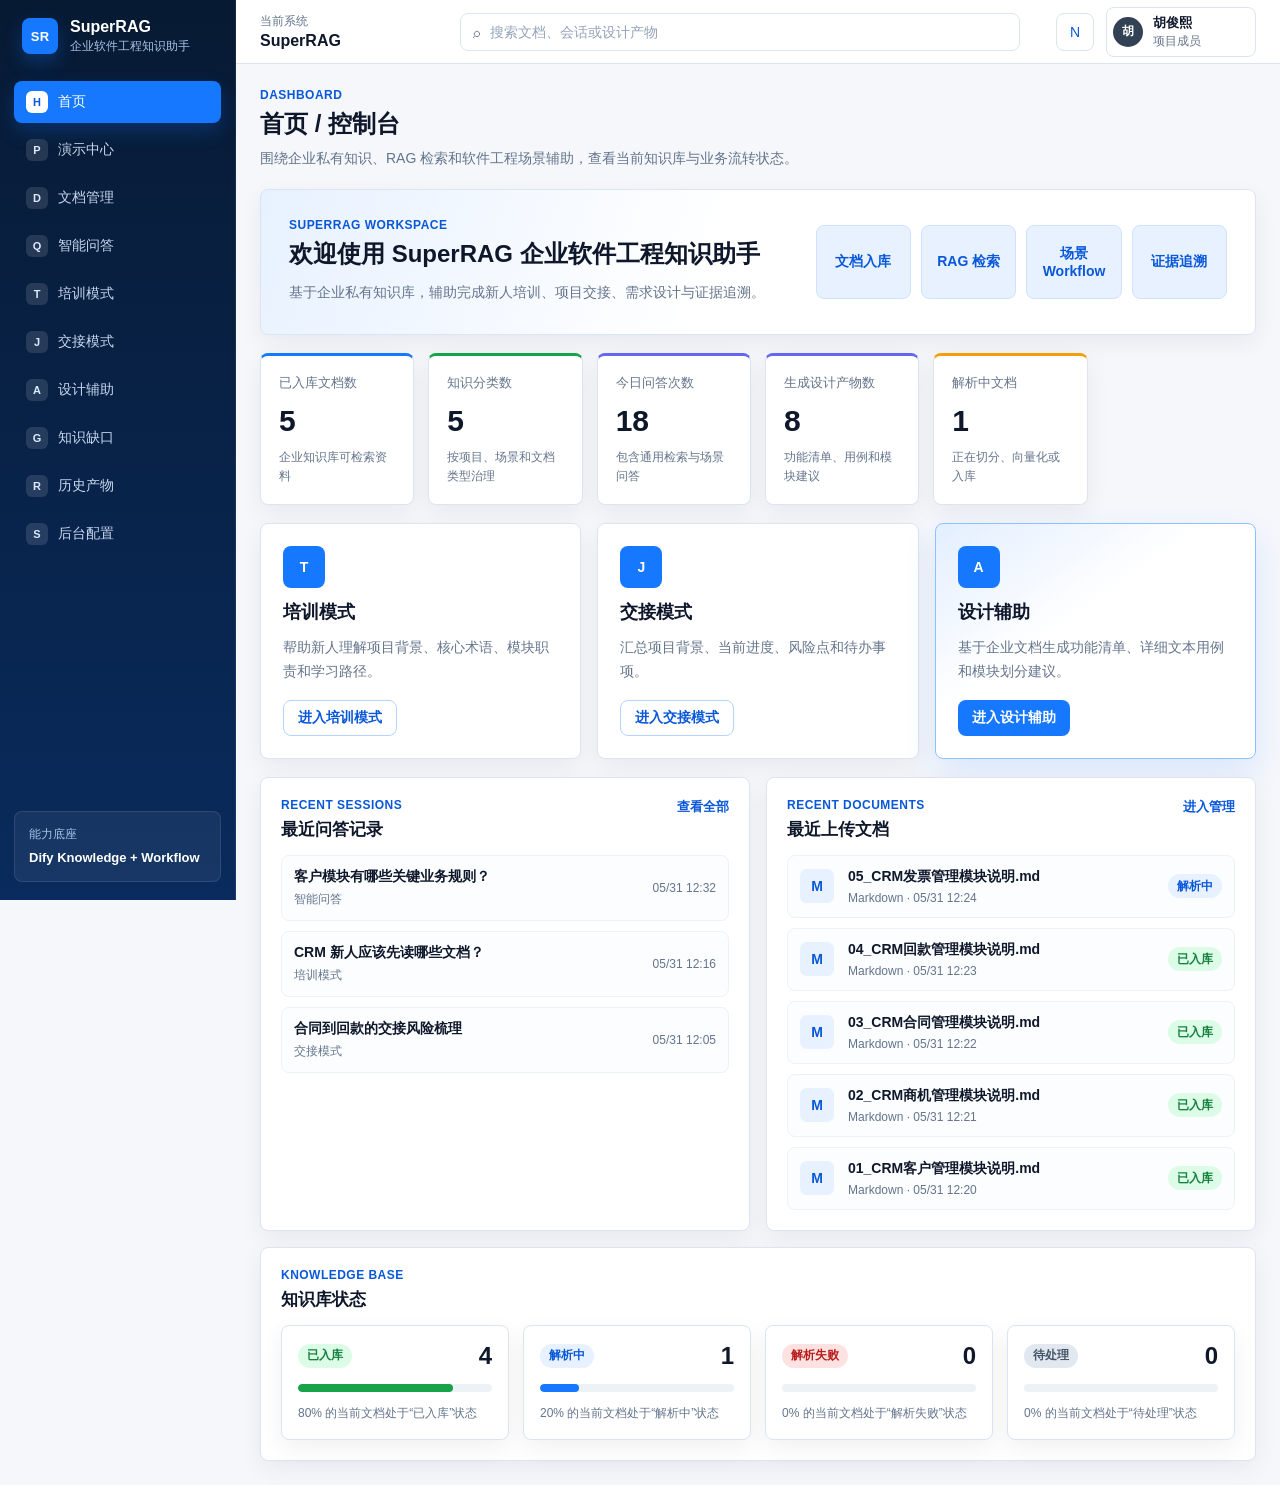
==== 第一版/index.html @ 1f49a6a9 "feat: add defense demo center" ====
<!DOCTYPE html>
<html lang="zh-CN">
<head>
  <meta charset="UTF-8">
  <meta name="viewport" content="width=device-width, initial-scale=1.0">
  <title>SuperRAG | 企业软件工程知识助手</title>
  <link rel="stylesheet" href="./styles.css">
</head>
<body>
  <section class="login-view" data-page="/login" aria-label="登录页">
    <div class="login-brand-panel">
      <div class="login-brand-mark" aria-hidden="true">SR</div>
      <p class="eyebrow">SuperRAG</p>
      <h1>SuperRAG 企业软件工程知识助手</h1>
      <p>基于企业私有知识库的培训、交接与设计辅助平台。</p>
      <div class="login-flow" aria-label="核心业务闭环">
        <span>文档上传入库</span>
        <span>知识库检索问答</span>
        <span>场景化 Workflow</span>
        <span>引用证据追溯</span>
      </div>
      <div class="login-security-note">
        <strong>安全提示</strong>
        <span>系统仅展示业务前端，Dify API Key 和模型密钥由后端统一保存。</span>
      </div>
    </div>

    <div class="login-form-panel">
      <div class="login-card">
        <div>
          <p class="eyebrow">Account Login</p>
          <h2>登录系统</h2>
          <p>进入企业私有知识治理、RAG 问答和软件工程设计辅助工作台。</p>
        </div>
        <form class="login-form" id="login-form">
          <label>
            用户名
            <input id="login-username" name="username" type="text" value="胡俊熙" autocomplete="username">
          </label>
          <label>
            密码
            <input id="login-password" name="password" type="password" value="superrag" autocomplete="current-password">
          </label>
          <div class="login-options">
            <label>
              <input type="checkbox" checked>
              记住我
            </label>
            <button type="button" class="text-link-button" id="login-forgot">忘记密码？</button>
          </div>
          <button class="primary-button login-submit" type="submit">登录</button>
        </form>
        <div class="login-demo-note">
          <strong>演示账号</strong>
          <span>当前为前端 mock 登录，点击登录后进入首页 / 控制台。</span>
        </div>
      </div>
    </div>
  </section>

  <div class="app-layout">
    <aside class="sidebar" aria-label="主导航">
      <div class="brand">
        <div class="brand-mark" aria-hidden="true">SR</div>
        <div class="brand-text">
          <strong>SuperRAG</strong>
          <span>企业软件工程知识助手</span>
        </div>
      </div>

      <nav class="nav">
        <a class="nav-link" href="#/dashboard" data-route="/dashboard">
          <span class="nav-icon" aria-hidden="true">H</span>
          <span>首页</span>
        </a>
        <a class="nav-link" href="#/demo-center" data-route="/demo-center">
          <span class="nav-icon" aria-hidden="true">P</span>
          <span>演示中心</span>
        </a>
        <a class="nav-link" href="#/documents" data-route="/documents">
          <span class="nav-icon" aria-hidden="true">D</span>
          <span>文档管理</span>
        </a>
        <a class="nav-link" href="#/chat" data-route="/chat">
          <span class="nav-icon" aria-hidden="true">Q</span>
          <span>智能问答</span>
        </a>
        <a class="nav-link" href="#/training" data-route="/training">
          <span class="nav-icon" aria-hidden="true">T</span>
          <span>培训模式</span>
        </a>
        <a class="nav-link" href="#/handover" data-route="/handover">
          <span class="nav-icon" aria-hidden="true">J</span>
          <span>交接模式</span>
        </a>
        <a class="nav-link" href="#/design-assistant" data-route="/design-assistant">
          <span class="nav-icon" aria-hidden="true">A</span>
          <span>设计辅助</span>
        </a>
        <a class="nav-link" href="#/knowledge-gaps" data-route="/knowledge-gaps">
          <span class="nav-icon" aria-hidden="true">G</span>
          <span>知识缺口</span>
        </a>
        <a class="nav-link" href="#/history" data-route="/history">
          <span class="nav-icon" aria-hidden="true">R</span>
          <span>历史产物</span>
        </a>
        <a class="nav-link" href="#/settings" data-route="/settings">
          <span class="nav-icon" aria-hidden="true">S</span>
          <span>后台配置</span>
        </a>
      </nav>

      <div class="sidebar-footer">
        <p>能力底座</p>
        <strong>Dify Knowledge + Workflow</strong>
      </div>
    </aside>

    <div class="workspace">
      <header class="topbar">
        <div class="topbar-title">
          <span>当前系统</span>
          <strong>SuperRAG</strong>
        </div>

        <label class="global-search" aria-label="全局搜索">
          <span aria-hidden="true">⌕</span>
          <input type="search" placeholder="搜索文档、会话或设计产物">
        </label>

        <div class="topbar-actions">
          <button class="icon-button" type="button" aria-label="通知">
            <span aria-hidden="true">N</span>
          </button>
          <div class="user-chip" aria-label="当前用户">
            <span class="avatar" aria-hidden="true">胡</span>
            <div>
              <strong>胡俊熙</strong>
              <span>项目成员</span>
            </div>
          </div>
        </div>
      </header>

      <main class="main-content" id="main-content" tabindex="-1">
        <section class="page-panel" data-page="/dashboard">
          <div class="page-header">
            <p class="eyebrow">Dashboard</p>
            <h1>首页 / 控制台</h1>
            <p>围绕企业私有知识、RAG 检索和软件工程场景辅助，查看当前知识库与业务流转状态。</p>
          </div>

          <div class="dashboard-page">
            <section class="welcome-card">
              <div>
                <p class="eyebrow">SuperRAG Workspace</p>
                <h2>欢迎使用 SuperRAG 企业软件工程知识助手</h2>
                <p>基于企业私有知识库，辅助完成新人培训、项目交接、需求设计与证据追溯。</p>
              </div>
              <div class="workflow-line" aria-label="核心业务闭环">
                <span>文档入库</span>
                <span>RAG 检索</span>
                <span>场景 Workflow</span>
                <span>证据追溯</span>
              </div>
            </section>

            <section class="stats-grid" id="dashboard-stats" aria-label="数据概览">
              <article class="skeleton-card"></article>
              <article class="skeleton-card"></article>
              <article class="skeleton-card"></article>
              <article class="skeleton-card"></article>
            </section>

            <section class="mode-grid" aria-label="核心模式入口">
              <article class="mode-card">
                <div class="mode-icon" aria-hidden="true">T</div>
                <h3>培训模式</h3>
                <p>帮助新人理解项目背景、核心术语、模块职责和学习路径。</p>
                <a class="secondary-button" href="#/training">进入培训模式</a>
              </article>
              <article class="mode-card">
                <div class="mode-icon" aria-hidden="true">J</div>
                <h3>交接模式</h3>
                <p>汇总项目背景、当前进度、风险点和待办事项。</p>
                <a class="secondary-button" href="#/handover">进入交接模式</a>
              </article>
              <article class="mode-card mode-card-featured">
                <div class="mode-icon" aria-hidden="true">A</div>
                <h3>设计辅助</h3>
                <p>基于企业文档生成功能清单、详细文本用例和模块划分建议。</p>
                <a class="primary-button" href="#/design-assistant">进入设计辅助</a>
              </article>
            </section>

            <section class="dashboard-grid">
              <article class="dashboard-card">
                <div class="card-title-row">
                  <div>
                    <p class="eyebrow">Recent Sessions</p>
                    <h2>最近问答记录</h2>
                  </div>
                  <a class="text-link" href="#/history">查看全部</a>
                </div>
                <div class="record-list" id="recent-sessions"></div>
              </article>

              <article class="dashboard-card">
                <div class="card-title-row">
                  <div>
                    <p class="eyebrow">Recent Documents</p>
                    <h2>最近上传文档</h2>
                  </div>
                  <a class="text-link" href="#/documents">进入管理</a>
                </div>
                <div class="document-list" id="recent-documents"></div>
              </article>

              <article class="dashboard-card dashboard-card-wide">
                <div class="card-title-row">
                  <div>
                    <p class="eyebrow">Knowledge Base</p>
                    <h2>知识库状态</h2>
                  </div>
                </div>
                <div class="knowledge-status-grid" id="knowledge-status"></div>
              </article>
            </section>
          </div>
        </section>

        <section class="page-panel" data-page="/demo-center">
          <div class="page-header">
            <p class="eyebrow">Demo Center</p>
            <h1>答辩演示中心</h1>
            <p>用一页讲清 SuperRAG 的完整闭环：文档入库、RAG 检索、结构化生成、证据追踪、知识缺口和历史产物复核。</p>
          </div>

          <div class="demo-center-page">
            <section class="demo-hero dashboard-card">
              <div>
                <p class="eyebrow">Defense Walkthrough</p>
                <h2 id="demo-center-title">SuperRAG 答辩演示中心</h2>
                <p id="demo-center-subtitle">正在读取演示准备状态...</p>
              </div>
              <div class="demo-readiness-ring" aria-label="演示准备度">
                <strong id="demo-ready-score">0/0</strong>
                <span>准备度</span>
              </div>
            </section>

            <section class="demo-summary-grid" id="demo-summary">
              <article class="skeleton-card"></article>
              <article class="skeleton-card"></article>
              <article class="skeleton-card"></article>
              <article class="skeleton-card"></article>
            </section>

            <section class="dashboard-card">
              <div class="card-title-row">
                <div>
                  <p class="eyebrow">Closed Loop</p>
                  <h2>答辩演示路线</h2>
                </div>
                <a class="text-link" href="#/documents">从文档入库开始</a>
              </div>
              <div class="demo-flow-timeline" id="demo-flow"></div>
            </section>

            <section class="demo-two-column">
              <article class="dashboard-card">
                <div class="card-title-row">
                  <div>
                    <p class="eyebrow">Demo Documents</p>
                    <h2>CRM 演示文档覆盖</h2>
                  </div>
                  <a class="text-link" href="#/documents">查看文档治理</a>
                </div>
                <div class="demo-doc-coverage" id="demo-doc-coverage"></div>
              </article>

              <article class="dashboard-card">
                <div class="card-title-row">
                  <div>
                    <p class="eyebrow">Readiness</p>
                    <h2>演示准备检查</h2>
                  </div>
                </div>
                <div class="demo-check-list" id="demo-readiness"></div>
              </article>
            </section>

            <section class="demo-two-column">
              <article class="dashboard-card">
                <div class="card-title-row">
                  <div>
                    <p class="eyebrow">Recommended Questions</p>
                    <h2>推荐演示问题</h2>
                  </div>
                </div>
                <div class="demo-question-list" id="demo-questions"></div>
              </article>

              <article class="dashboard-card">
                <div class="card-title-row">
                  <div>
                    <p class="eyebrow">Presenter Notes</p>
                    <h2>答辩讲解要点</h2>
                  </div>
                </div>
                <div class="demo-talking-points" id="demo-talking-points"></div>
              </article>
            </section>

            <section class="demo-two-column">
              <article class="dashboard-card">
                <div class="card-title-row">
                  <div>
                    <p class="eyebrow">Artifacts</p>
                    <h2>历史产物沉淀</h2>
                  </div>
                  <a class="text-link" href="#/history">进入历史产物</a>
                </div>
                <div id="demo-artifact-summary"></div>
              </article>

              <article class="dashboard-card">
                <div class="card-title-row">
                  <div>
                    <p class="eyebrow">Knowledge Gaps</p>
                    <h2>知识缺口提示</h2>
                  </div>
                  <a class="text-link" href="#/knowledge-gaps">查看缺口详情</a>
                </div>
                <div id="demo-gaps"></div>
              </article>
            </section>
          </div>
        </section>

        <section class="page-panel" data-page="/documents">
          <div class="page-header">
            <p class="eyebrow">Documents</p>
            <h1>文档知识治理中心</h1>
            <p>管理软件工程文档的入库、切片、检索适配和证据引用状态，让 RAG 过程在页面上可解释。</p>
          </div>

          <div class="document-page">
            <section class="document-toolbar dashboard-card">
              <div class="toolbar-actions">
                <button class="primary-button" type="button" id="open-upload-dialog">上传文档</button>
                <button class="secondary-button" type="button" data-doc-placeholder-action="新建分类">新建分类</button>
                <button class="secondary-button" type="button" data-doc-placeholder-action="批量标签">批量标签</button>
              </div>
              <label class="document-search">
                <span aria-hidden="true">⌕</span>
                <input id="document-search" type="search" placeholder="搜索文档名称、标签、内容">
              </label>
            </section>

            <section class="document-filters dashboard-card" aria-label="文档筛选">
              <label>
                文档类型
                <select id="filter-type">
                  <option value="">全部</option>
                </select>
              </label>
              <label>
                所属项目
                <select id="filter-project">
                  <option value="">全部</option>
                </select>
              </label>
              <label>
                上传者
                <select id="filter-uploader">
                  <option value="">全部</option>
                </select>
              </label>
              <label>
                入库状态
                <select id="filter-status">
                  <option value="">全部</option>
                  <option value="indexed">已入库</option>
                  <option value="indexing">解析中</option>
                  <option value="failed">解析失败</option>
                  <option value="pending">待处理</option>
                </select>
              </label>
              <label>
                可见范围
                <select id="filter-visibility">
                  <option value="">全部</option>
                </select>
              </label>
            </section>

            <section class="rag-flow-card dashboard-card" aria-label="RAG 流程可视化">
              <div class="card-title-row">
                <div>
                  <p class="eyebrow">RAG Pipeline</p>
                  <h2>文档如何转化为可引用证据</h2>
                </div>
                <span class="table-count">答辩演示链路</span>
              </div>
              <div class="rag-flow-steps">
                <span>文档上传</span>
                <span>文本清洗</span>
                <span>文档切块</span>
                <span>向量索引 / 词法索引</span>
                <span>场景检索</span>
                <span>结构化生成</span>
                <span>引用追踪</span>
              </div>
            </section>

            <section class="document-table-card dashboard-card">
              <div class="card-title-row">
                <div>
                  <p class="eyebrow">Knowledge Governance</p>
                  <h2>企业知识文档</h2>
                </div>
                <span class="table-count" id="document-result-count">0 条文档</span>
              </div>
              <div class="table-wrap">
                <table class="document-table">
                  <thead>
                    <tr>
                      <th>文档名称</th>
                      <th>文档类型</th>
                      <th>适用场景</th>
                      <th>RAG 入库</th>
                      <th>质量状态</th>
                      <th>所属项目</th>
                      <th>入库状态</th>
                      <th>引用记录</th>
                      <th>操作</th>
                    </tr>
                  </thead>
                  <tbody id="document-table-body">
                    <tr>
                      <td colspan="9">文档数据加载中...</td>
                    </tr>
                  </tbody>
                </table>
              </div>
            </section>
          </div>

          <div class="modal-backdrop" id="upload-dialog" hidden>
            <section class="modal-panel" role="dialog" aria-modal="true" aria-labelledby="upload-dialog-title">
              <div class="modal-head">
                <div>
                  <p class="eyebrow">Upload</p>
                  <h2 id="upload-dialog-title">上传文档</h2>
                </div>
                <button class="ghost-icon-button" type="button" data-close-upload aria-label="关闭上传弹窗">×</button>
              </div>
              <form class="upload-form" id="upload-form">
                <label>
                  选择文件
                  <input name="file" type="file" accept=".txt,.md,.markdown,.csv,.json,.html,.htm,.docx,.pptx">
                </label>
                <label>
                  文档类型
                  <select name="type">
                    <option value="Markdown">Markdown</option>
                    <option value="TXT">TXT</option>
                    <option value="CSV">CSV</option>
                    <option value="JSON">JSON</option>
                    <option value="HTML">HTML</option>
                    <option value="Word">Word</option>
                    <option value="PPT">PPT</option>
                  </select>
                </label>
                <label>
                  所属项目
                  <input name="project" type="text" value="企业知识库">
                </label>
                <label>
                  标签
                  <input name="tags" type="text" placeholder="多个标签用逗号分隔，例如：培训, 入职">
                </label>
                <label>
                  可见范围
                  <select name="visibilityScope">
                    <option value="项目成员">项目成员</option>
                    <option value="团队内部">团队内部</option>
                    <option value="管理员">管理员</option>
                  </select>
                </label>
                <div class="modal-actions">
                  <button class="secondary-button" type="button" data-close-upload>取消</button>
                  <button class="primary-button" type="submit">确认上传</button>
                </div>
              </form>
            </section>
          </div>

          <aside class="detail-drawer" id="document-detail-drawer" hidden aria-label="文档详情">
            <div class="drawer-head">
              <div>
                <p class="eyebrow">Document Detail</p>
                <h2 id="drawer-document-title">文档详情</h2>
              </div>
              <button class="ghost-icon-button" type="button" id="close-document-drawer" aria-label="关闭详情抽屉">×</button>
            </div>
            <div id="document-detail-content" class="drawer-content"></div>
          </aside>
        </section>

        <section class="page-panel" data-page="/chat">
          <div class="page-header">
            <p class="eyebrow">Knowledge QA</p>
            <h1>智能问答</h1>
            <p>围绕企业知识库进行通用检索问答，每个回答都绑定引用证据与证据充分度。</p>
          </div>

          <div class="chat-workbench">
            <aside class="chat-sidebar dashboard-card" aria-label="会话列表">
              <button class="primary-button chat-new-button" type="button" id="chat-new-session">新建会话</button>
              <label class="chat-search">
                <span aria-hidden="true">⌕</span>
                <input id="chat-session-search" type="search" placeholder="搜索会话">
              </label>
              <div class="chat-session-list" id="chat-session-list"></div>
            </aside>

            <section class="chat-main dashboard-card" aria-label="智能问答主区域">
              <div class="chat-config-bar">
                <label>
                  选择知识库
                  <select id="chat-knowledge-select"></select>
                </label>
                <label>
                  选择项目
                  <select id="chat-project-select"></select>
                </label>
                <label>
                  回答模式
                  <select id="chat-answer-mode">
                    <option value="concise">简洁回答</option>
                    <option value="detailed">详细回答</option>
                    <option value="evidence" selected>带依据回答</option>
                  </select>
                </label>
              </div>

              <div class="chat-conversation" id="chat-conversation" aria-live="polite"></div>

              <form class="chat-input-area" id="chat-form">
                <div class="quick-question-row" aria-label="常用问题">
                  <button type="button" data-chat-question="这个项目主要解决什么问题？">这个项目主要解决什么问题？</button>
                  <button type="button" data-chat-question="新人应该先看哪些文档？">新人应该先看哪些文档？</button>
                  <button type="button" data-chat-question="当前系统有哪些核心模块？">当前系统有哪些核心模块？</button>
                  <button type="button" data-chat-question="请总结文档入库流程">请总结文档入库流程</button>
                </div>
                <div class="chat-input-row">
                  <textarea id="chat-input" rows="2" placeholder="请输入你想查询的企业知识或项目问题"></textarea>
                  <button class="primary-button" type="submit" id="chat-send">发送</button>
                </div>
              </form>
            </section>

            <aside class="citation-panel dashboard-card" aria-label="引用证据">
              <div class="citation-panel-head">
                <div>
                  <p class="eyebrow">Evidence</p>
                  <h2>引用证据</h2>
                </div>
                <span class="evidence-level level-medium" id="chat-evidence-level">部分充分</span>
              </div>
              <div class="evidence-warning" id="chat-evidence-warning" hidden>
                当前知识库中证据不足，建议补充相关文档后再生成正式结论。
              </div>
              <div class="citation-list-panel" id="chat-citation-list"></div>
            </aside>
          </div>
        </section>

        <section class="page-panel" data-page="/training">
          <div class="page-header">
            <p class="eyebrow">Training</p>
            <h1>培训模式</h1>
            <p>基于企业私有知识库，为新人生成术语解释、背景梳理、学习路径和推荐资料。</p>
          </div>

          <div class="scenario-page training-page">
            <section class="scenario-hero dashboard-card">
              <div>
                <p class="eyebrow">Onboarding Guide</p>
                <h2>培训模式</h2>
                <p>把分散的需求、接口、交接和培训资料整理成新人能直接学习的结构化说明。</p>
              </div>
              <div class="scenario-hero-metrics" aria-label="培训产出结构">
                <span>背景</span>
                <span>术语</span>
                <span>路径</span>
                <span>资料</span>
              </div>
            </section>

            <section class="scenario-grid">
              <aside class="scenario-input-card dashboard-card">
                <label>
                  我想了解的内容
                  <textarea id="training-query" rows="5" placeholder="例如：请给我一周学习路径，帮助新人快速理解 SuperRAG 项目"></textarea>
                </label>
                <label>
                  培训主题
                  <select id="training-topic"></select>
                </label>
                <label>
                  关联项目
                  <select id="training-project"></select>
                </label>
                <button class="primary-button" type="button" id="training-generate">生成培训说明</button>
              </aside>

              <section class="scenario-output dashboard-card">
                <div class="card-title-row">
                  <div>
                    <p class="eyebrow">Training Output</p>
                    <h2>结构化培训结果</h2>
                  </div>
                </div>
                <div class="training-result" id="training-result"></div>
              </section>
            </section>

            <section class="quick-panel dashboard-card">
              <div class="card-title-row">
                <div>
                  <p class="eyebrow">Quick Questions</p>
                  <h2>快捷问题</h2>
                </div>
              </div>
              <div class="quick-question-row">
                <button type="button" data-training-question="这个项目主要解决什么问题？">这个项目主要解决什么问题？</button>
                <button type="button" data-training-question="新人应该先看哪些文档？">新人应该先看哪些文档？</button>
                <button type="button" data-training-question="请解释系统中的核心模块">请解释系统中的核心模块</button>
                <button type="button" data-training-question="请给我一周学习路径">请给我一周学习路径</button>
                <button type="button" data-training-question="请总结开发流程和注意事项">请总结开发流程和注意事项</button>
              </div>
            </section>
          </div>
        </section>

        <section class="page-panel" data-page="/handover">
          <div class="page-header">
            <p class="eyebrow">Handover</p>
            <h1>交接模式</h1>
            <p>从企业文档和历史产物中汇总项目背景、当前进度、风险点和待办事项。</p>
          </div>

          <div class="scenario-page handover-page">
            <section class="scenario-hero dashboard-card">
              <div>
                <p class="eyebrow">Project Transfer</p>
                <h2>交接模式</h2>
                <p>围绕任务交接收敛背景、进度、风险、待办、责任角色和依赖文档。</p>
              </div>
              <div class="scenario-hero-metrics" aria-label="交接闭环">
                <span>背景</span>
                <span>进度</span>
                <span>风险</span>
                <span>待办</span>
              </div>
            </section>

            <section class="scenario-grid">
              <aside class="scenario-input-card dashboard-card">
                <label>
                  交接问题
                  <textarea id="handover-query" rows="5" placeholder="例如：请生成接手者待办清单，并指出当前最大风险"></textarea>
                </label>
                <label>
                  所属项目
                  <select id="handover-project"></select>
                </label>
                <label>
                  交接范围
                  <select id="handover-scope"></select>
                </label>
                <button class="primary-button" type="button" id="handover-generate">生成交接摘要</button>
              </aside>

              <section class="scenario-output dashboard-card">
                <div class="card-title-row">
                  <div>
                    <p class="eyebrow">Handover Output</p>
                    <h2>结构化交接结果</h2>
                  </div>
                  <div class="design-action-bar">
                    <button type="button" data-handover-action="copy">复制交接清单</button>
                    <button type="button" data-handover-action="export">导出 Markdown</button>
                  </div>
                </div>
                <div class="handover-result" id="handover-result"></div>
              </section>
            </section>

            <section class="quick-panel dashboard-card">
              <div class="card-title-row">
                <div>
                  <p class="eyebrow">Quick Questions</p>
                  <h2>快捷问题</h2>
                </div>
              </div>
              <div class="quick-question-row">
                <button type="button" data-handover-question="请总结当前项目进度">请总结当前项目进度</button>
                <button type="button" data-handover-question="这个模块还有哪些未完成事项？">这个模块还有哪些未完成事项？</button>
                <button type="button" data-handover-question="当前交接中最大的风险是什么？">当前交接中最大的风险是什么？</button>
                <button type="button" data-handover-question="请生成接手者待办清单">请生成接手者待办清单</button>
                <button type="button" data-handover-question="哪些文档需要优先阅读？">哪些文档需要优先阅读？</button>
              </div>
            </section>
          </div>
        </section>

        <section class="page-panel" data-page="/design-assistant">
          <div class="page-header">
            <p class="eyebrow">Design Assistant</p>
            <h1>设计辅助</h1>
            <p>基于企业私有文档生成软件工程设计产物初稿，并通过引用证据支持人工复核。</p>
          </div>

          <div class="design-page">
            <section class="scenario-hero design-hero dashboard-card">
              <div>
                <p class="eyebrow">Engineering Design Output</p>
                <h2>从企业文档知识到结构化设计产物</h2>
                <p>围绕需求、接口、用例模板和交接规范生成可复核的设计初稿，保留引用证据、质量检查和人工评审提示。</p>
              </div>
              <div class="scenario-hero-metrics" aria-label="设计辅助产出结构">
                <span>功能</span>
                <span>用例</span>
                <span>模块</span>
                <span>风险</span>
              </div>
            </section>

            <section class="design-workbench">
              <aside class="design-input-card dashboard-card">
                <label>
                  设计目标
                  <textarea id="design-goal" rows="6" placeholder="例如：基于现有需求文档，为新人培训模块生成详细文本用例"></textarea>
                </label>
                <label>
                  产物类型
                  <select id="design-output-type"></select>
                </label>
                <label>
                  关联项目
                  <select id="design-project"></select>
                </label>
                <label>
                  输出粒度
                  <select id="design-granularity"></select>
                </label>
                <button class="primary-button design-generate-button" type="button" id="design-generate">生成设计初稿</button>
              </aside>

              <section class="design-output-card dashboard-card">
                <div class="card-title-row">
                  <div>
                    <p class="eyebrow">Structured Design</p>
                    <h2>结构化设计产物</h2>
                  </div>
                  <div class="design-action-bar">
                    <button type="button" data-design-action="copy">复制结果</button>
                    <button type="button" data-design-action="export">导出 Markdown</button>
                    <button type="button" data-design-action="save">保存到历史产物</button>
                    <button type="button" data-design-action="regenerate">重新生成</button>
                  </div>
                </div>

                <div class="design-tabs" role="tablist" aria-label="设计产物类型">
                  <button type="button" role="tab" data-design-tab="business" aria-selected="false">业务分析</button>
                  <button class="active" type="button" role="tab" data-design-tab="functions" aria-selected="true">功能清单</button>
                  <button type="button" role="tab" data-design-tab="useCases" aria-selected="false">详细文本用例</button>
                  <button type="button" role="tab" data-design-tab="modules" aria-selected="false">模块划分建议</button>
                  <button type="button" role="tab" data-design-tab="dataPermission" aria-selected="false">数据与权限</button>
                  <button type="button" role="tab" data-design-tab="traceability" aria-selected="false">需求追踪</button>
                  <button type="button" role="tab" data-design-tab="diagram" aria-selected="false">图示输出</button>
                  <button type="button" role="tab" data-design-tab="risks" aria-selected="false">风险与待确认问题</button>
                  <button type="button" role="tab" data-design-tab="actions" aria-selected="false">后续动作建议</button>
                </div>

                <div class="design-result" id="design-result"></div>
              </section>

              <aside class="design-quality-panel dashboard-card" aria-label="引用证据与质量检查">
                <div class="citation-panel-head">
                  <div>
                    <p class="eyebrow">Evidence</p>
                    <h2>引用证据与质量检查</h2>
                  </div>
                  <span class="evidence-level level-medium" id="design-evidence-level">等待生成</span>
                </div>
                <div class="evidence-warning" id="design-evidence-warning" hidden>
                  当前知识库中证据不足，以下设计内容仅可作为初步参考，请补充需求文档或接口文档后再进入正式评审。
                </div>

                <section class="quality-panel-block">
                  <h3>质量检查</h3>
                  <div id="design-quality-checks"></div>
                </section>

                <section class="quality-panel-block">
                  <h3>引用文档</h3>
                  <div class="citation-list-panel" id="design-citation-list"></div>
                </section>
              </aside>
            </section>
          </div>
        </section>

        <section class="page-panel" data-page="/knowledge-gaps">
          <div class="page-header">
            <p class="eyebrow">Knowledge Gaps</p>
            <h1>知识缺口与证据</h1>
            <p>从历史产物中的待确认问题、信息缺口、低证据项和需复核风险中聚合知识库缺口。</p>
          </div>

          <div class="knowledge-gap-page">
            <section class="gap-summary-grid" id="knowledge-gap-summary">
              <div class="empty-inline">正在加载知识缺口统计...</div>
            </section>

            <section class="dashboard-card gap-table-card">
              <div class="card-title-row">
                <div>
                  <p class="eyebrow">Gap Registry</p>
                  <h2>缺口登记表</h2>
                </div>
                <span class="table-count" id="knowledge-gap-count">0 类缺口</span>
              </div>
              <div class="table-wrap">
                <table class="scenario-table gap-table">
                  <thead>
                    <tr>
                      <th>缺口类型</th>
                      <th>来源场景</th>
                      <th>影响范围</th>
                      <th>关联文档</th>
                      <th>出现次数</th>
                      <th>严重程度</th>
                      <th>建议补充</th>
                    </tr>
                  </thead>
                  <tbody id="knowledge-gap-table-body">
                    <tr>
                      <td colspan="7">正在加载知识缺口...</td>
                    </tr>
                  </tbody>
                </table>
              </div>
            </section>

            <section class="dashboard-card">
              <div class="card-title-row">
                <div>
                  <p class="eyebrow">Gap Examples</p>
                  <h2>缺口来源示例</h2>
                </div>
              </div>
              <div class="gap-example-list" id="knowledge-gap-examples">
                <div class="empty-inline">暂无缺口示例。</div>
              </div>
            </section>
          </div>
        </section>

        <section class="page-panel" data-page="/history">
          <div class="page-header">
            <p class="eyebrow">Artifacts</p>
            <h1>历史产物</h1>
            <p>管理可复用的问答结论、培训计划、交接清单和设计产物，并支持人工复核、证据追踪与版本沉淀。</p>
          </div>

          <div class="history-page">
            <section class="history-filters dashboard-card" aria-label="历史产物筛选">
              <label>
                开始时间
                <input id="history-date-from" type="date">
              </label>
              <label>
                结束时间
                <input id="history-date-to" type="date">
              </label>
              <label>
                场景模式
                <select id="history-scene">
                  <option value="">全部</option>
                </select>
              </label>
              <label>
                所属项目
                <select id="history-project">
                  <option value="">全部</option>
                </select>
              </label>
              <label>
                创建用户
                <select id="history-creator">
                  <option value="">全部</option>
                </select>
              </label>
              <label class="history-search">
                搜索
                <input id="history-search" type="search" placeholder="搜索标题、问题或摘要">
              </label>
            </section>

            <section class="dashboard-card history-list-card">
              <div class="card-title-row">
                <div>
                  <p class="eyebrow">Reusable Outputs</p>
                  <h2>历史产物列表</h2>
                </div>
                <span class="table-count" id="history-result-count">0 条产物</span>
              </div>
              <div class="history-list" id="history-list"></div>
            </section>
          </div>

          <aside class="detail-drawer history-drawer" id="history-detail-drawer" hidden aria-label="历史产物详情">
            <div class="drawer-head">
              <div>
                <p class="eyebrow">Artifact Detail</p>
                <h2 id="history-detail-title">产物详情</h2>
              </div>
              <button class="ghost-icon-button" type="button" id="close-history-drawer" aria-label="关闭产物详情">×</button>
            </div>
            <div id="history-detail-content" class="drawer-content"></div>
          </aside>
        </section>

        <section class="page-panel" data-page="/settings">
          <div class="page-header">
            <p class="eyebrow">Settings</p>
            <h1>后台配置</h1>
            <p>配置 Workflow 映射、检索参数、模型参数和运行日志。</p>
          </div>

          <div class="settings-page">
            <section class="security-card dashboard-card">
              <div class="security-icon" aria-hidden="true">!</div>
              <div>
                <h2>安全提示</h2>
                <p>API Key 和 Dify 密钥必须由后端保存，前端不得暴露敏感密钥。本页面仅展示配置映射和运行状态。</p>
              </div>
            </section>

            <section class="dashboard-card settings-section">
              <div class="card-title-row">
                <div>
                  <p class="eyebrow">Workflow Mapping</p>
                  <h2>Workflow 映射配置</h2>
                </div>
              </div>
              <div class="table-wrap">
                <table class="scenario-table settings-table">
                  <thead>
                    <tr>
                      <th>场景编码</th>
                      <th>场景名称</th>
                      <th>Dify App ID</th>
                      <th>Dify Workflow ID</th>
                      <th>状态</th>
                      <th>操作</th>
                    </tr>
                  </thead>
                  <tbody id="settings-workflow-body">
                    <tr>
                      <td colspan="6">配置加载中...</td>
                    </tr>
                  </tbody>
                </table>
              </div>
            </section>

            <section class="settings-grid">
              <article class="dashboard-card settings-section">
                <div class="card-title-row">
                  <div>
                    <p class="eyebrow">Retrieval</p>
                    <h2>检索参数配置</h2>
                  </div>
                </div>
                <div class="settings-form">
                  <label>
                    TopK
                    <input id="settings-topk" type="number" min="1" max="20">
                  </label>
                  <label>
                    Score Threshold
                    <input id="settings-score-threshold" type="number" min="0" max="1" step="0.01">
                  </label>
                  <label class="switch-row">
                    <span>Rerank 开关</span>
                    <input id="settings-rerank" type="checkbox">
                  </label>
                  <label>
                    默认知识库选择策略
                    <select id="settings-knowledge-strategy">
                      <option value="hybrid">混合检索（关键词 + 向量）</option>
                      <option value="project-first">项目优先</option>
                      <option value="global">全局知识库</option>
                    </select>
                  </label>
                  <label class="switch-row">
                    <span>启用证据不足提示</span>
                    <input id="settings-low-evidence" type="checkbox">
                  </label>
                </div>
              </article>

              <article class="dashboard-card settings-section">
                <div class="card-title-row">
                  <div>
                    <p class="eyebrow">Model</p>
                    <h2>模型参数配置</h2>
                  </div>
                </div>
                <div class="settings-form">
                  <label>
                    模型名称
                    <input id="settings-model-name" type="text">
                  </label>
                  <label>
                    Temperature
                    <input id="settings-temperature" type="number" min="0" max="1" step="0.1">
                  </label>
                  <label>
                    最大输出长度
                    <input id="settings-max-tokens" type="number" min="256" max="8192">
                  </label>
                  <label class="switch-row">
                    <span>是否流式输出</span>
                    <input id="settings-stream" type="checkbox">
                  </label>
                  <button class="primary-button settings-save-button" type="button" id="settings-save">保存配置</button>
                </div>
              </article>
            </section>

            <section class="dashboard-card settings-section">
              <div class="card-title-row">
                <div>
                  <p class="eyebrow">Runtime Logs</p>
                  <h2>运行日志</h2>
                </div>
                <span class="table-count" id="settings-log-count">最近 0 条</span>
              </div>
              <div class="table-wrap">
                <table class="scenario-table settings-table">
                  <thead>
                    <tr>
                      <th>调用时间</th>
                      <th>用户</th>
                      <th>场景模式</th>
                      <th>Workflow</th>
                      <th>是否成功</th>
                      <th>耗时</th>
                      <th>错误原因</th>
                    </tr>
                  </thead>
                  <tbody id="settings-log-body">
                    <tr>
                      <td colspan="7">日志加载中...</td>
                    </tr>
                  </tbody>
                </table>
              </div>
            </section>
          </div>
        </section>
      </main>
    </div>
  </div>

  <script src="./api-config.js"></script>
  <script src="./mock-data.js"></script>
  <script src="./api.js"></script>
  <script src="./dashboard-service.js"></script>
  <script src="./document-service.js"></script>
  <script src="./chat-service.js"></script>
  <script src="./training-service.js"></script>
    <script src="./handover-service.js"></script>
    <script src="./design-service.js"></script>
    <script src="./history-service.js"></script>
    <script src="./demo-service.js"></script>
    <script src="./settings-service.js"></script>
    <script src="./app.js"></script>
</body>
</html>
---- 第一版/styles.css ----
:root {
  --bg: #f5f7fb;
  --card: #ffffff;
  --sidebar: #071a33;
  --sidebar-2: #092b5d;
  --primary: #1677ff;
  --primary-dark: #0958d9;
  --primary-soft: #e8f1ff;
  --text: #0f172a;
  --muted: #64748b;
  --line: #dbe4f0;
  --line-soft: #edf2f7;
  --success: #16a34a;
  --warning: #f59e0b;
  --danger: #ef4444;
  --shadow: 0 8px 24px rgba(15, 23, 42, 0.06);
  --radius: 8px;
  --font: "Microsoft YaHei UI", "PingFang SC", "Segoe UI", Arial, sans-serif;
}

* {
  box-sizing: border-box;
}

html {
  min-height: 100%;
}

body {
  min-height: 100vh;
  margin: 0;
  color: var(--text);
  background: var(--bg);
  font-family: var(--font);
  font-size: 14px;
}

body.is-login-route {
  background: #eef4fb;
}

a {
  color: inherit;
  text-decoration: none;
}

[hidden] {
  display: none !important;
}

button,
input,
select {
  font: inherit;
}

button {
  cursor: pointer;
}

.app-layout {
  min-height: 100vh;
}

.is-login-route .app-layout {
  display: none;
}

.login-view {
  display: none;
  min-height: 100vh;
  background: #eef4fb;
}

.login-view.active {
  display: grid;
  grid-template-columns: minmax(420px, 0.9fr) minmax(420px, 1.1fr);
}

.login-brand-panel {
  display: grid;
  align-content: center;
  gap: 18px;
  min-height: 100vh;
  padding: 56px 64px;
  color: #dbeafe;
  background:
    linear-gradient(135deg, rgba(7, 26, 51, 0.98), rgba(9, 43, 93, 0.96)),
    #071a33;
}

.login-brand-mark {
  display: grid;
  width: 58px;
  height: 58px;
  place-items: center;
  color: #ffffff;
  background: var(--primary);
  border-radius: 14px;
  box-shadow: 0 16px 34px rgba(22, 119, 255, 0.32);
  font-size: 18px;
  font-weight: 900;
}

.login-brand-panel h1 {
  max-width: 520px;
  margin: 0;
  color: #ffffff;
  font-size: 30px;
  line-height: 1.25;
}

.login-brand-panel p {
  max-width: 540px;
  margin: 0;
  color: #b9d3f6;
  line-height: 1.7;
}

.login-flow {
  display: grid;
  grid-template-columns: repeat(2, minmax(0, 1fr));
  gap: 10px;
  max-width: 520px;
  margin-top: 8px;
}

.login-flow span {
  min-height: 42px;
  padding: 12px;
  color: #eaf2ff;
  background: rgba(255, 255, 255, 0.08);
  border: 1px solid rgba(255, 255, 255, 0.12);
  border-radius: var(--radius);
  font-weight: 800;
}

.login-security-note {
  display: grid;
  gap: 6px;
  max-width: 520px;
  margin-top: 8px;
  padding: 14px;
  color: #dbeafe;
  background: rgba(22, 119, 255, 0.13);
  border: 1px solid rgba(147, 197, 253, 0.26);
  border-radius: var(--radius);
}

.login-security-note strong {
  color: #ffffff;
}

.login-security-note span {
  color: #c7dcfb;
  line-height: 1.65;
}

.login-form-panel {
  display: grid;
  min-height: 100vh;
  place-items: center;
  padding: 48px;
}

.login-card {
  display: grid;
  width: min(480px, 100%);
  gap: 22px;
  padding: 34px;
  background: #ffffff;
  border: 1px solid var(--line);
  border-radius: 12px;
  box-shadow: var(--shadow);
}

.login-card h2 {
  margin: 0 0 8px;
  font-size: 24px;
}

.login-card p {
  margin: 0;
  color: var(--muted);
  line-height: 1.7;
}

.login-form {
  display: grid;
  gap: 16px;
}

.login-form label {
  display: grid;
  gap: 8px;
  color: #334155;
  font-weight: 800;
}

.login-form input[type="text"],
.login-form input[type="password"] {
  width: 100%;
  min-height: 42px;
  padding: 0 12px;
  color: var(--text);
  background: #ffffff;
  border: 1px solid var(--line);
  border-radius: var(--radius);
  outline: 0;
}

.login-form input:focus {
  border-color: var(--primary);
  box-shadow: 0 0 0 3px rgba(22, 119, 255, 0.1);
}

.login-options {
  display: flex;
  align-items: center;
  justify-content: space-between;
  gap: 16px;
}

.login-options label {
  display: flex;
  align-items: center;
  gap: 8px;
  font-size: 13px;
  font-weight: 700;
}

.text-link-button {
  padding: 0;
  color: var(--primary-dark);
  background: transparent;
  border: 0;
  font-size: 13px;
  font-weight: 800;
}

.login-submit {
  justify-content: center;
  min-height: 42px;
}

.login-demo-note {
  display: grid;
  gap: 6px;
  padding: 13px;
  background: var(--primary-soft);
  border: 1px solid #c8defd;
  border-radius: var(--radius);
}

.login-demo-note strong {
  color: var(--primary-dark);
}

.login-demo-note span {
  color: #475569;
  line-height: 1.65;
}

.sidebar {
  position: fixed;
  inset: 0 auto 0 0;
  z-index: 30;
  display: flex;
  width: 236px;
  flex-direction: column;
  padding: 18px 14px;
  color: #dbeafe;
  background: linear-gradient(180deg, var(--sidebar) 0%, var(--sidebar-2) 100%);
  border-right: 1px solid rgba(255, 255, 255, 0.08);
}

.brand {
  display: flex;
  align-items: center;
  gap: 12px;
  min-height: 48px;
  padding: 0 8px 18px;
}

.brand-mark {
  display: grid;
  width: 36px;
  height: 36px;
  place-items: center;
  border-radius: var(--radius);
  color: #ffffff;
  background: var(--primary);
  font-size: 13px;
  font-weight: 800;
  letter-spacing: 0.02em;
  box-shadow: 0 8px 18px rgba(22, 119, 255, 0.28);
}

.brand-text {
  display: grid;
  gap: 2px;
  min-width: 0;
}

.brand-text strong {
  color: #ffffff;
  font-size: 16px;
  line-height: 1.1;
}

.brand-text span {
  overflow: hidden;
  color: #a9c2e8;
  font-size: 12px;
  text-overflow: ellipsis;
  white-space: nowrap;
}

.nav {
  display: grid;
  gap: 6px;
  padding-top: 8px;
}

.nav-link {
  display: flex;
  align-items: center;
  gap: 10px;
  min-height: 42px;
  padding: 0 12px;
  border-radius: var(--radius);
  color: #c8d7ef;
  transition: background-color 160ms ease, color 160ms ease, transform 160ms ease;
}

.nav-link:hover {
  color: #ffffff;
  background: rgba(255, 255, 255, 0.09);
}

.nav-link.active {
  color: #ffffff;
  background: var(--primary);
  box-shadow: 0 8px 20px rgba(22, 119, 255, 0.24);
}

.nav-icon {
  display: grid;
  width: 22px;
  height: 22px;
  flex: 0 0 auto;
  place-items: center;
  border-radius: 6px;
  color: #dbeafe;
  background: rgba(255, 255, 255, 0.12);
  font-size: 11px;
  font-weight: 800;
}

.nav-link.active .nav-icon {
  color: var(--primary-dark);
  background: #ffffff;
}

.sidebar-footer {
  margin-top: auto;
  padding: 14px;
  border: 1px solid rgba(255, 255, 255, 0.1);
  border-radius: var(--radius);
  background: rgba(255, 255, 255, 0.06);
}

.sidebar-footer p {
  margin: 0 0 6px;
  color: #a9c2e8;
  font-size: 12px;
}

.sidebar-footer strong {
  color: #ffffff;
  font-size: 13px;
  line-height: 1.4;
}

.workspace {
  min-height: 100vh;
  margin-left: 236px;
}

.topbar {
  position: sticky;
  top: 0;
  z-index: 20;
  display: grid;
  grid-template-columns: 180px minmax(260px, 560px) 1fr;
  align-items: center;
  gap: 20px;
  min-height: 64px;
  padding: 0 24px;
  background: rgba(255, 255, 255, 0.94);
  border-bottom: 1px solid var(--line);
  backdrop-filter: blur(12px);
}

.topbar-title {
  display: grid;
  gap: 2px;
}

.topbar-title span {
  color: var(--muted);
  font-size: 12px;
}

.topbar-title strong {
  color: var(--text);
  font-size: 16px;
}

.global-search {
  display: flex;
  align-items: center;
  gap: 8px;
  width: 100%;
  height: 38px;
  padding: 0 12px;
  color: var(--muted);
  background: #ffffff;
  border: 1px solid var(--line);
  border-radius: var(--radius);
}

.global-search:focus-within {
  border-color: var(--primary);
  box-shadow: 0 0 0 3px rgba(22, 119, 255, 0.12);
}

.global-search input {
  width: 100%;
  min-width: 0;
  color: var(--text);
  border: 0;
  outline: 0;
}

input,
select {
  color: var(--text);
}

.global-search input::placeholder {
  color: #94a3b8;
}

.topbar-actions {
  display: flex;
  justify-content: flex-end;
  align-items: center;
  gap: 12px;
}

.icon-button {
  display: grid;
  width: 38px;
  height: 38px;
  place-items: center;
  color: var(--primary-dark);
  background: #ffffff;
  border: 1px solid var(--line);
  border-radius: var(--radius);
  cursor: pointer;
}

.icon-button:hover {
  background: var(--primary-soft);
  border-color: #bad7ff;
}

.user-chip {
  display: flex;
  align-items: center;
  gap: 10px;
  min-width: 150px;
  padding: 6px 10px 6px 6px;
  background: #ffffff;
  border: 1px solid var(--line);
  border-radius: var(--radius);
}

.avatar {
  display: grid;
  width: 30px;
  height: 30px;
  place-items: center;
  border-radius: 50%;
  color: #ffffff;
  background: #334155;
  font-size: 12px;
  font-weight: 700;
}

.user-chip div {
  display: grid;
  gap: 1px;
}

.user-chip strong {
  color: var(--text);
  font-size: 13px;
}

.user-chip span:last-child {
  color: var(--muted);
  font-size: 12px;
}

.main-content {
  padding: 24px;
}

.page-panel {
  display: none;
}

.page-panel.active {
  display: block;
}

.page-header {
  margin-bottom: 18px;
}

.eyebrow {
  margin: 0 0 6px;
  color: var(--primary-dark);
  font-size: 12px;
  font-weight: 700;
  letter-spacing: 0.04em;
  text-transform: uppercase;
}

.page-header h1 {
  margin: 0;
  color: var(--text);
  font-size: 24px;
  line-height: 1.3;
}

.page-header p:last-child {
  max-width: 720px;
  margin: 8px 0 0;
  color: var(--muted);
  line-height: 1.7;
}

.dashboard-page {
  display: grid;
  gap: 18px;
}

.welcome-card,
.dashboard-card,
.stat-card,
.mode-card,
.status-card {
  background: var(--card);
  border: 1px solid var(--line);
  border-radius: var(--radius);
  box-shadow: var(--shadow);
}

.welcome-card {
  display: grid;
  grid-template-columns: minmax(0, 1.1fr) minmax(360px, 0.9fr);
  align-items: center;
  gap: 24px;
  padding: 28px;
  overflow: hidden;
  background:
    linear-gradient(110deg, rgba(22, 119, 255, 0.1), rgba(255, 255, 255, 0.4) 46%),
    #ffffff;
}

.welcome-card h2 {
  margin: 0;
  font-size: 24px;
  line-height: 1.35;
}

.welcome-card p:last-child {
  max-width: 680px;
  margin: 10px 0 0;
  color: var(--muted);
  line-height: 1.8;
}

.workflow-line {
  display: grid;
  grid-template-columns: repeat(4, minmax(0, 1fr));
  gap: 10px;
}

.workflow-line span {
  display: grid;
  min-height: 74px;
  place-items: center;
  padding: 12px;
  color: var(--primary-dark);
  background: var(--primary-soft);
  border: 1px solid #cfe2ff;
  border-radius: var(--radius);
  font-weight: 700;
  text-align: center;
}

.stats-grid {
  display: grid;
  grid-template-columns: repeat(6, minmax(0, 1fr));
  gap: 14px;
}

.stat-card {
  min-height: 138px;
  padding: 18px;
}

.stat-top {
  display: flex;
  align-items: center;
  justify-content: space-between;
  color: var(--muted);
  font-size: 13px;
}

.stat-card strong {
  display: block;
  margin-top: 14px;
  color: var(--text);
  font-size: 30px;
  line-height: 1;
}

.stat-card p {
  margin: 12px 0 0;
  color: var(--muted);
  font-size: 12px;
  line-height: 1.6;
}

.stat-blue {
  border-top: 3px solid var(--primary);
}

.stat-green {
  border-top: 3px solid var(--success);
}

.stat-purple,
.stat-indigo {
  border-top: 3px solid #6366f1;
}

.stat-orange {
  border-top: 3px solid var(--warning);
}

.stat-red {
  border-top: 3px solid var(--danger);
}

.skeleton-card {
  min-height: 138px;
  background: linear-gradient(90deg, #eef3fb, #ffffff, #eef3fb);
  border: 1px solid var(--line);
  border-radius: var(--radius);
  animation: dashboard-skeleton 1.1s linear infinite;
}

.mode-grid {
  display: grid;
  grid-template-columns: repeat(3, minmax(0, 1fr));
  gap: 16px;
}

.mode-card {
  display: grid;
  align-content: start;
  gap: 12px;
  min-height: 220px;
  padding: 22px;
}

.mode-card-featured {
  border-color: #8fc1ff;
  background:
    linear-gradient(145deg, rgba(22, 119, 255, 0.12), rgba(255, 255, 255, 0.96) 42%),
    #ffffff;
  box-shadow: 0 14px 34px rgba(22, 119, 255, 0.12);
}

.mode-icon {
  display: grid;
  width: 42px;
  height: 42px;
  place-items: center;
  color: #ffffff;
  background: var(--primary);
  border-radius: var(--radius);
  font-weight: 800;
}

.mode-card h3 {
  margin: 0;
  font-size: 18px;
}

.mode-card p {
  min-height: 52px;
  margin: 0;
  color: var(--muted);
  line-height: 1.7;
}

.primary-button,
.secondary-button {
  display: inline-flex;
  width: fit-content;
  align-items: center;
  justify-content: center;
  min-height: 36px;
  padding: 0 14px;
  border-radius: var(--radius);
  font-weight: 700;
}

.primary-button {
  color: #ffffff;
  background: var(--primary);
}

.primary-button:hover {
  background: var(--primary-dark);
}

.secondary-button {
  color: var(--primary-dark);
  background: #ffffff;
  border: 1px solid #b7d4ff;
}

.secondary-button:hover {
  background: var(--primary-soft);
}

.dashboard-grid {
  display: grid;
  grid-template-columns: repeat(2, minmax(0, 1fr));
  gap: 16px;
}

.dashboard-card {
  padding: 20px;
}

.dashboard-card-wide {
  grid-column: 1 / -1;
}

.card-title-row {
  display: flex;
  align-items: flex-start;
  justify-content: space-between;
  gap: 16px;
  margin-bottom: 14px;
}

.card-title-row h2 {
  margin: 0;
  font-size: 17px;
}

.text-link {
  color: var(--primary-dark);
  font-size: 13px;
  font-weight: 700;
}

.record-list,
.document-list {
  display: grid;
  gap: 10px;
}

.record-item,
.document-item {
  display: grid;
  width: 100%;
  grid-template-columns: minmax(0, 1fr) auto;
  align-items: center;
  gap: 14px;
  min-height: 58px;
  padding: 12px;
  color: var(--text);
  background: #fbfdff;
  border: 1px solid var(--line-soft);
  border-radius: var(--radius);
  text-align: left;
}

.record-item {
  cursor: pointer;
}

.record-item:hover,
.document-item:hover {
  background: var(--primary-soft);
  border-color: #c4dcff;
}

.document-item {
  grid-template-columns: auto minmax(0, 1fr) auto;
}

.doc-file-icon {
  display: grid;
  width: 34px;
  height: 34px;
  place-items: center;
  color: var(--primary-dark);
  background: var(--primary-soft);
  border-radius: 7px;
  font-weight: 800;
}

.record-main {
  display: grid;
  gap: 5px;
  min-width: 0;
}

.record-main strong {
  overflow: hidden;
  color: var(--text);
  text-overflow: ellipsis;
  white-space: nowrap;
}

.record-main small,
.record-time {
  color: var(--muted);
  font-size: 12px;
}

.knowledge-status-grid {
  display: grid;
  grid-template-columns: repeat(4, minmax(0, 1fr));
  gap: 14px;
}

.status-card {
  padding: 16px;
}

.status-card-head {
  display: flex;
  align-items: center;
  justify-content: space-between;
  gap: 12px;
}

.status-card-head strong {
  font-size: 24px;
}

.status-card p {
  margin: 12px 0 0;
  color: var(--muted);
  font-size: 12px;
  line-height: 1.6;
}

.progress-bar {
  height: 8px;
  margin-top: 14px;
  overflow: hidden;
  background: #edf2f7;
  border-radius: 999px;
}

.progress-bar span {
  display: block;
  height: 100%;
  border-radius: inherit;
}

.progress-indexed {
  background: var(--success);
}

.progress-indexing {
  background: var(--primary);
}

.progress-failed {
  background: var(--danger);
}

.progress-pending {
  background: #94a3b8;
}

.status-badge {
  display: inline-flex;
  align-items: center;
  min-height: 24px;
  padding: 0 9px;
  border-radius: 999px;
  font-size: 12px;
  font-weight: 700;
  white-space: nowrap;
}

.status-indexed {
  color: #15803d;
  background: #dcfce7;
}

.status-indexing {
  color: #0958d9;
  background: #e8f1ff;
}

.status-failed {
  color: #b91c1c;
  background: #fee2e2;
}

.status-pending {
  color: #475569;
  background: #e2e8f0;
}

.empty-inline {
  padding: 18px;
  color: var(--muted);
  background: #fbfdff;
  border: 1px dashed var(--line);
  border-radius: var(--radius);
}

.document-page {
  display: grid;
  gap: 14px;
}

.document-toolbar {
  display: flex;
  align-items: center;
  justify-content: space-between;
  gap: 16px;
  padding: 16px;
}

.toolbar-actions {
  display: flex;
  flex-wrap: wrap;
  gap: 10px;
}

.document-search {
  display: flex;
  align-items: center;
  gap: 8px;
  width: min(420px, 100%);
  min-height: 36px;
  padding: 0 12px;
  color: var(--muted);
  background: #ffffff;
  border: 1px solid var(--line);
  border-radius: var(--radius);
}

.document-search input {
  width: 100%;
  min-width: 0;
  border: 0;
  outline: 0;
}

.document-filters {
  display: grid;
  grid-template-columns: repeat(5, minmax(0, 1fr));
  gap: 12px;
  padding: 16px;
}

.document-filters label,
.upload-form label {
  display: grid;
  gap: 7px;
  color: #334155;
  font-size: 13px;
  font-weight: 700;
}

.document-filters select,
.upload-form input,
.upload-form select {
  width: 100%;
  min-height: 36px;
  padding: 0 10px;
  background: #ffffff;
  border: 1px solid var(--line);
  border-radius: var(--radius);
  outline: 0;
}

.document-filters select:focus,
.upload-form input:focus,
.upload-form select:focus,
.document-search:focus-within {
  border-color: var(--primary);
  box-shadow: 0 0 0 3px rgba(22, 119, 255, 0.1);
}

.rag-flow-card {
  display: grid;
  gap: 14px;
  padding: 18px;
  background:
    linear-gradient(135deg, rgba(232, 244, 255, 0.9), rgba(255, 255, 255, 0.92)),
    radial-gradient(circle at top right, rgba(14, 165, 233, 0.14), transparent 34%);
}

.rag-flow-steps {
  display: grid;
  grid-template-columns: repeat(7, minmax(110px, 1fr));
  gap: 10px;
  overflow-x: auto;
}

.rag-flow-steps span {
  position: relative;
  min-height: 54px;
  padding: 10px 12px;
  display: grid;
  place-items: center;
  color: #0f3d62;
  background: #ffffff;
  border: 1px solid #bfdbfe;
  border-radius: 14px;
  font-size: 12px;
  font-weight: 800;
  text-align: center;
  box-shadow: 0 10px 24px rgba(15, 23, 42, 0.06);
}

.rag-flow-steps span:not(:last-child)::after {
  content: "→";
  position: absolute;
  right: -10px;
  color: #2563eb;
  font-weight: 900;
}

.document-table-card {
  padding: 18px;
}

.table-count {
  color: var(--muted);
  font-size: 13px;
}

.table-wrap {
  overflow: auto;
  border: 1px solid var(--line);
  border-radius: var(--radius);
}

.document-table {
  width: 100%;
  min-width: 1080px;
  border-collapse: collapse;
  background: #ffffff;
}

.document-table th,
.document-table td {
  padding: 13px 14px;
  border-bottom: 1px solid var(--line-soft);
  text-align: left;
  vertical-align: top;
}

.document-table th {
  color: #475569;
  background: #f8fafc;
  font-size: 12px;
  font-weight: 800;
  white-space: nowrap;
}

.document-table tr:hover td {
  background: #fbfdff;
}

.table-doc-title {
  display: grid;
  grid-template-columns: auto minmax(220px, 1fr);
  align-items: start;
  gap: 10px;
}

.table-doc-title strong {
  display: block;
  margin-bottom: 5px;
  color: var(--text);
}

.table-doc-title small {
  display: -webkit-box;
  max-width: 360px;
  overflow: hidden;
  color: var(--muted);
  line-height: 1.5;
  -webkit-line-clamp: 2;
  -webkit-box-orient: vertical;
}

.rag-table-cell {
  display: grid;
  gap: 4px;
  min-width: 132px;
}

.rag-table-cell strong {
  color: var(--text);
  font-size: 13px;
}

.rag-table-cell small {
  color: var(--muted);
  font-size: 12px;
  line-height: 1.45;
}

.quality-status-badge {
  display: inline-flex;
  align-items: center;
  min-height: 24px;
  padding: 0 9px;
  border-radius: 999px;
  font-size: 12px;
  font-weight: 800;
  white-space: nowrap;
}

.quality-status-ok {
  color: #047857;
  background: #d1fae5;
}

.quality-status-warn {
  color: #92400e;
  background: #fef3c7;
}

.quality-status-bad {
  color: #b91c1c;
  background: #fee2e2;
}

.tag-list {
  display: flex;
  flex-wrap: wrap;
  gap: 6px;
}

.tag-list span {
  display: inline-flex;
  align-items: center;
  min-height: 22px;
  padding: 0 8px;
  color: var(--primary-dark);
  background: var(--primary-soft);
  border: 1px solid #cfe2ff;
  border-radius: 999px;
  font-size: 12px;
  font-weight: 700;
}

.muted-text {
  color: var(--muted);
}

.table-actions {
  display: flex;
  flex-wrap: wrap;
  gap: 8px;
  min-width: 190px;
}

.table-actions button,
.ghost-icon-button {
  color: var(--primary-dark);
  background: transparent;
  border: 0;
  font-weight: 700;
}

.table-actions button:hover,
.text-link:hover {
  color: var(--primary);
}

.table-actions .danger-link {
  color: #b91c1c;
}

.modal-backdrop {
  position: fixed;
  inset: 0;
  z-index: 70;
  display: grid;
  place-items: center;
  padding: 24px;
  background: rgba(15, 23, 42, 0.36);
}

.modal-panel {
  width: min(560px, 100%);
  padding: 22px;
  background: #ffffff;
  border: 1px solid var(--line);
  border-radius: var(--radius);
  box-shadow: 0 24px 60px rgba(15, 23, 42, 0.22);
}

.modal-head,
.drawer-head {
  display: flex;
  align-items: flex-start;
  justify-content: space-between;
  gap: 16px;
  margin-bottom: 16px;
}

.modal-head h2,
.drawer-head h2 {
  margin: 0;
  font-size: 18px;
}

.ghost-icon-button {
  display: grid;
  width: 32px;
  height: 32px;
  place-items: center;
  color: var(--muted);
  background: #f8fafc;
  border: 1px solid var(--line);
  border-radius: var(--radius);
  font-size: 18px;
}

.ghost-icon-button:hover {
  color: var(--text);
  background: var(--primary-soft);
}

.upload-form {
  display: grid;
  gap: 14px;
}

.modal-actions {
  display: flex;
  justify-content: flex-end;
  gap: 10px;
  padding-top: 8px;
}

.source-preview-panel {
  width: min(860px, calc(100vw - 40px));
  max-height: calc(100vh - 48px);
  overflow: auto;
}

.source-preview-meta {
  display: flex;
  flex-wrap: wrap;
  gap: 8px;
  margin-bottom: 14px;
}

.source-preview-meta span {
  padding: 5px 10px;
  color: var(--muted);
  background: #f8fafc;
  border: 1px solid var(--line);
  border-radius: 999px;
  font-size: 12px;
}

.source-preview-body {
  display: grid;
  gap: 14px;
}

.source-preview-chunk,
.source-preview-content {
  padding: 14px;
  background: #f8fafc;
  border: 1px solid var(--line);
  border-radius: var(--radius);
}

.source-preview-chunk {
  background: #eef6ff;
  border-color: #bfdbfe;
}

.source-preview-chunk h3,
.source-preview-content h3 {
  margin: 0 0 10px;
  font-size: 14px;
}

.source-preview-chunk pre,
.source-preview-content pre {
  max-height: 360px;
  margin: 0;
  overflow: auto;
  color: var(--text);
  white-space: pre-wrap;
  word-break: break-word;
  font-family: inherit;
  line-height: 1.7;
}

.detail-drawer {
  position: fixed;
  top: 0;
  right: 0;
  z-index: 65;
  width: min(440px, 100vw);
  height: 100vh;
  padding: 22px;
  overflow: auto;
  background: #ffffff;
  border-left: 1px solid var(--line);
  box-shadow: -18px 0 44px rgba(15, 23, 42, 0.14);
}

.drawer-content {
  display: grid;
  gap: 14px;
}

.detail-section {
  display: grid;
  gap: 10px;
  padding: 14px;
  background: #fbfdff;
  border: 1px solid var(--line-soft);
  border-radius: var(--radius);
}

.access-warning {
  display: grid;
  gap: 8px;
  padding: 13px;
  color: #92400e;
  background: #fffbeb;
  border: 1px solid #fde68a;
  border-radius: var(--radius);
}

.access-warning strong {
  color: #78350f;
}

.access-warning p {
  margin: 0;
  line-height: 1.65;
}

.alert-card {
  margin: 14px 0;
  padding: 12px 14px;
  border: 1px solid var(--line-soft);
  border-radius: var(--radius);
  background: #f8fafc;
  color: #475569;
  line-height: 1.6;
}

.alert-card.warning {
  color: #92400e;
  background: #fffbeb;
  border-color: #fde68a;
}

.detail-section h3 {
  margin: 0;
  font-size: 14px;
}

.detail-section p {
  margin: 0;
  color: var(--muted);
  line-height: 1.7;
}

.detail-grid {
  display: grid;
  grid-template-columns: repeat(2, minmax(0, 1fr));
  gap: 10px;
}

.detail-item {
  display: grid;
  gap: 6px;
  padding: 12px;
  background: #ffffff;
  border: 1px solid var(--line-soft);
  border-radius: var(--radius);
}

.detail-item span {
  color: var(--muted);
  font-size: 12px;
}

.detail-item strong {
  color: var(--text);
  font-size: 13px;
  line-height: 1.5;
}

.mapping-card {
  display: grid;
  gap: 6px;
  padding: 10px;
  background: #ffffff;
  border: 1px solid var(--line-soft);
  border-radius: var(--radius);
}

.mapping-card span {
  color: var(--muted);
  font-size: 12px;
}

.mapping-card code {
  overflow-wrap: anywhere;
  color: var(--primary-dark);
  font-family: Consolas, "Cascadia Mono", monospace;
}

.log-list {
  display: grid;
  gap: 10px;
  margin: 0;
  padding-left: 18px;
}

.log-list li {
  color: var(--muted);
  line-height: 1.6;
}

.log-list strong {
  display: block;
  color: var(--text);
  font-size: 12px;
}

.detail-metric {
  color: var(--primary-dark) !important;
  font-size: 28px;
  font-weight: 800;
}

.chunk-preview-list {
  display: grid;
  gap: 10px;
}

.chunk-preview-card {
  display: grid;
  gap: 8px;
  padding: 12px;
  background: #ffffff;
  border: 1px solid var(--line-soft);
  border-radius: var(--radius);
}

.chunk-preview-head,
.chunk-preview-meta {
  display: flex;
  align-items: center;
  justify-content: space-between;
  gap: 8px;
  flex-wrap: wrap;
}

.chunk-preview-head strong {
  color: var(--text);
  font-size: 13px;
}

.chunk-preview-head span {
  padding: 3px 8px;
  color: #0369a1;
  background: #e0f2fe;
  border-radius: 999px;
  font-size: 11px;
  font-weight: 800;
}

.chunk-preview-card p {
  margin: 0;
  color: #334155;
  line-height: 1.7;
}

.chunk-preview-meta span {
  color: var(--muted);
  font-size: 11px;
}

.reference-stats-grid {
  display: grid;
  grid-template-columns: repeat(2, minmax(0, 1fr));
  gap: 8px;
}

.reference-stat-card {
  display: grid;
  gap: 4px;
  padding: 10px;
  background: #ffffff;
  border: 1px solid var(--line-soft);
  border-radius: var(--radius);
}

.reference-stat-card span {
  color: var(--muted);
  font-size: 12px;
}

.reference-stat-card strong {
  color: var(--primary-dark);
  font-size: 18px;
}

.referenced-artifact-list {
  display: grid;
  gap: 8px;
}

.referenced-artifact-card {
  display: flex;
  align-items: flex-start;
  justify-content: space-between;
  gap: 10px;
  padding: 10px;
  background: #ffffff;
  border: 1px solid var(--line-soft);
  border-radius: var(--radius);
}

.referenced-artifact-card div {
  display: grid;
  gap: 4px;
}

.referenced-artifact-card strong {
  color: var(--text);
  font-size: 13px;
}

.referenced-artifact-card span,
.referenced-artifact-card small {
  color: var(--muted);
  font-size: 12px;
}

.chat-workbench {
  display: grid;
  grid-template-columns: 280px minmax(0, 1fr) 340px;
  gap: 16px;
  align-items: stretch;
}

.chat-sidebar,
.chat-main,
.citation-panel {
  min-height: calc(100vh - 150px);
}

.chat-sidebar {
  display: grid;
  align-content: start;
  gap: 12px;
  padding: 16px;
}

.chat-new-button {
  width: 100%;
}

.chat-search {
  display: flex;
  align-items: center;
  gap: 8px;
  min-height: 36px;
  padding: 0 10px;
  color: var(--muted);
  background: #ffffff;
  border: 1px solid var(--line);
  border-radius: var(--radius);
}

.chat-search:focus-within {
  border-color: var(--primary);
  box-shadow: 0 0 0 3px rgba(22, 119, 255, 0.1);
}

.chat-search input {
  width: 100%;
  min-width: 0;
  border: 0;
  outline: 0;
}

.chat-session-list {
  display: grid;
  gap: 8px;
  max-height: calc(100vh - 250px);
  overflow: auto;
}

.chat-session-item {
  display: grid;
  grid-template-columns: minmax(0, 1fr) auto;
  gap: 10px;
  align-items: start;
  width: 100%;
  min-height: 70px;
  padding: 12px;
  color: var(--text);
  background: #fbfdff;
  border: 1px solid var(--line-soft);
  border-radius: var(--radius);
  text-align: left;
}

.chat-session-item:hover,
.chat-session-item.active {
  background: var(--primary-soft);
  border-color: #b7d4ff;
}

.chat-session-item span {
  display: grid;
  gap: 6px;
  min-width: 0;
}

.chat-session-item strong {
  overflow: hidden;
  text-overflow: ellipsis;
  white-space: nowrap;
}

.chat-session-item small,
.chat-session-item time {
  color: var(--muted);
  font-size: 12px;
}

.chat-main {
  display: grid;
  grid-template-rows: auto minmax(360px, 1fr) auto;
  padding: 0;
  overflow: hidden;
}

.chat-config-bar {
  display: grid;
  grid-template-columns: repeat(3, minmax(0, 1fr));
  gap: 12px;
  padding: 16px;
  background: #fbfdff;
  border-bottom: 1px solid var(--line);
}

.chat-config-bar label {
  display: grid;
  gap: 7px;
  color: #334155;
  font-size: 13px;
  font-weight: 700;
}

.chat-config-bar select,
.chat-input-row textarea {
  width: 100%;
  border: 1px solid var(--line);
  border-radius: var(--radius);
  outline: 0;
}

.chat-config-bar select {
  min-height: 36px;
  padding: 0 10px;
  background: #ffffff;
}

.chat-config-bar select:focus,
.chat-input-row textarea:focus {
  border-color: var(--primary);
  box-shadow: 0 0 0 3px rgba(22, 119, 255, 0.1);
}

.chat-conversation {
  display: grid;
  align-content: start;
  gap: 14px;
  padding: 18px;
  overflow: auto;
  background: #f8fbff;
}

.chat-empty-state {
  display: grid;
  gap: 8px;
  min-height: 180px;
  place-content: center;
  padding: 24px;
  color: var(--muted);
  background: #ffffff;
  border: 1px dashed var(--line);
  border-radius: var(--radius);
  text-align: center;
}

.chat-empty-state strong {
  color: var(--text);
  font-size: 18px;
}

.chat-empty-state p {
  max-width: 460px;
  margin: 0;
  line-height: 1.7;
}

.chat-message {
  min-width: 0;
}

.user-message {
  display: flex;
  justify-content: flex-end;
}

.question-bubble {
  max-width: min(680px, 92%);
  padding: 13px 14px;
  color: #ffffff;
  background: var(--primary);
  border-radius: 8px;
  box-shadow: 0 10px 22px rgba(22, 119, 255, 0.14);
}

.question-bubble span {
  display: block;
  margin-bottom: 6px;
  color: rgba(255, 255, 255, 0.78);
  font-size: 12px;
  font-weight: 700;
}

.question-bubble p {
  margin: 0;
  line-height: 1.7;
}

.answer-card {
  display: grid;
  gap: 12px;
  padding: 16px;
  background: #ffffff;
  border: 1px solid var(--line);
  border-left: 3px solid var(--primary);
  border-radius: var(--radius);
  box-shadow: var(--shadow);
}

.answer-card-head {
  display: flex;
  justify-content: space-between;
  gap: 16px;
}

.answer-card-head h2 {
  margin: 0;
  font-size: 17px;
}

.answer-card-tags {
  display: flex;
  flex-wrap: wrap;
  justify-content: flex-end;
  gap: 8px;
}

.answer-card-tags > span:first-child {
  display: inline-flex;
  align-items: center;
  min-height: 26px;
  padding: 0 10px;
  color: var(--primary-dark);
  background: var(--primary-soft);
  border-radius: 999px;
  font-size: 12px;
  font-weight: 700;
}

.answer-grid {
  display: grid;
  grid-template-columns: repeat(2, minmax(0, 1fr));
  gap: 12px;
}

.answer-section {
  display: grid;
  gap: 8px;
  padding: 13px;
  background: #fbfdff;
  border: 1px solid var(--line-soft);
  border-radius: var(--radius);
}

.answer-section.conclusion {
  background: #f0f7ff;
  border-color: #c8defd;
}

.answer-section.uncertainty {
  background: #fff7ed;
  border-color: #fed7aa;
}

.answer-section h3 {
  margin: 0;
  color: var(--text);
  font-size: 14px;
}

.answer-section p {
  margin: 0;
  color: #475569;
  line-height: 1.75;
}

.rich-answer {
  display: grid;
  gap: 8px;
  color: #475569;
  line-height: 1.75;
}

.compact-rich-answer {
  gap: 6px;
  line-height: 1.68;
}

.inline-rich-answer {
  display: block;
}

.rich-answer p,
.rich-answer ul,
.rich-answer h4,
.rich-answer h5,
.rich-answer h6 {
  margin: 0;
}

.compact-rich-answer p,
.compact-rich-answer ul,
.compact-rich-answer h4,
.compact-rich-answer h5,
.compact-rich-answer h6 {
  margin: 0;
}

.rich-answer ul {
  display: grid;
  gap: 5px;
  padding-left: 18px;
}

.compact-rich-answer ul {
  gap: 4px;
  padding-left: 16px;
}

.rich-answer strong {
  color: var(--text);
  font-weight: 700;
}

.rich-answer em {
  color: #334155;
  font-style: normal;
}

.rich-answer code {
  padding: 2px 5px;
  border-radius: 5px;
  background: #e2e8f0;
  color: #334155;
  font-family: var(--font-mono);
  font-size: 12px;
}

.loading-lines {
  display: grid;
  gap: 9px;
}

.loading-lines span {
  display: block;
  height: 10px;
  border-radius: 999px;
  background: linear-gradient(90deg, #e2e8f0, #f8fafc, #e2e8f0);
  animation: dashboard-skeleton 1.1s linear infinite;
}

.loading-lines span:nth-child(2) {
  width: 82%;
}

.loading-lines span:nth-child(3) {
  width: 64%;
}

.chat-input-area {
  display: grid;
  gap: 12px;
  padding: 16px;
  background: #ffffff;
  border-top: 1px solid var(--line);
}

.quick-question-row {
  display: flex;
  flex-wrap: wrap;
  gap: 8px;
}

.quick-question-row button {
  min-height: 30px;
  padding: 0 10px;
  color: var(--primary-dark);
  background: #ffffff;
  border: 1px solid #b7d4ff;
  border-radius: 999px;
  font-size: 12px;
  font-weight: 700;
}

.quick-question-row button:hover {
  background: var(--primary-soft);
}

.chat-input-row {
  display: grid;
  grid-template-columns: minmax(0, 1fr) auto;
  gap: 10px;
  align-items: end;
}

.chat-input-row textarea {
  min-height: 48px;
  max-height: 140px;
  padding: 11px 12px;
  resize: vertical;
  line-height: 1.6;
}

.citation-panel {
  position: sticky;
  top: 88px;
  display: grid;
  align-content: start;
  gap: 12px;
  max-height: calc(100vh - 112px);
  padding: 16px;
  overflow: auto;
}

.citation-panel-head {
  display: flex;
  align-items: flex-start;
  justify-content: space-between;
  gap: 12px;
}

.citation-panel-head h2 {
  margin: 0;
  font-size: 17px;
}

.evidence-level {
  display: inline-flex;
  align-items: center;
  min-height: 26px;
  padding: 0 10px;
  border-radius: 999px;
  font-size: 12px;
  font-weight: 800;
  white-space: nowrap;
}

.level-high {
  color: #15803d;
  background: #dcfce7;
}

.level-medium {
  color: #0958d9;
  background: #e8f1ff;
}

.level-low {
  color: #b91c1c;
  background: #fee2e2;
}

.evidence-warning {
  padding: 12px;
  color: #991b1b;
  background: #fff1f2;
  border: 1px solid #fecdd3;
  border-radius: var(--radius);
  line-height: 1.7;
}

.citation-list-panel {
  display: grid;
  gap: 10px;
}

.citation-card {
  display: grid;
  gap: 10px;
  padding: 13px;
  background: #fbfdff;
  border: 1px solid var(--line-soft);
  border-radius: var(--radius);
}

.citation-card-head {
  display: flex;
  justify-content: space-between;
  gap: 10px;
}

.citation-card-head strong {
  color: var(--text);
  line-height: 1.4;
}

.citation-card-head span {
  color: var(--success);
  font-weight: 800;
}

.citation-card p {
  margin: 0;
  color: #475569;
  line-height: 1.65;
}

.citation-meta {
  display: flex;
  align-items: center;
  justify-content: space-between;
  gap: 10px;
  padding-top: 8px;
  border-top: 1px solid var(--line-soft);
}

.citation-meta span {
  color: var(--muted);
  font-size: 12px;
}

.citation-meta button {
  color: var(--primary-dark);
  background: transparent;
  border: 0;
  font-weight: 700;
  white-space: nowrap;
}

.scenario-page {
  display: grid;
  gap: 16px;
}

.scenario-hero {
  display: grid;
  grid-template-columns: minmax(0, 1fr) minmax(320px, 0.45fr);
  gap: 18px;
  align-items: center;
  padding: 22px;
  background:
    linear-gradient(110deg, rgba(22, 119, 255, 0.1), rgba(255, 255, 255, 0.9) 48%),
    #ffffff;
}

.scenario-hero h2 {
  margin: 0;
  font-size: 22px;
}

.scenario-hero p:last-child {
  max-width: 760px;
  margin: 8px 0 0;
  color: var(--muted);
  line-height: 1.75;
}

.scenario-hero-metrics {
  display: grid;
  grid-template-columns: repeat(4, minmax(0, 1fr));
  gap: 8px;
}

.scenario-hero-metrics span {
  display: grid;
  min-height: 58px;
  place-items: center;
  color: var(--primary-dark);
  background: var(--primary-soft);
  border: 1px solid #cfe2ff;
  border-radius: var(--radius);
  font-weight: 800;
}

.scenario-grid {
  display: grid;
  grid-template-columns: 320px minmax(0, 1fr);
  gap: 16px;
}

.scenario-input-card,
.scenario-output,
.quick-panel {
  padding: 18px;
}

.scenario-input-card {
  display: grid;
  align-content: start;
  gap: 14px;
}

.scenario-input-card label {
  display: grid;
  gap: 7px;
  color: #334155;
  font-size: 13px;
  font-weight: 700;
}

.scenario-input-card textarea,
.scenario-input-card select {
  width: 100%;
  border: 1px solid var(--line);
  border-radius: var(--radius);
  outline: 0;
}

.scenario-input-card textarea {
  min-height: 126px;
  padding: 11px 12px;
  resize: vertical;
  line-height: 1.65;
}

.scenario-input-card select {
  min-height: 36px;
  padding: 0 10px;
  background: #ffffff;
}

.scenario-input-card textarea:focus,
.scenario-input-card select:focus {
  border-color: var(--primary);
  box-shadow: 0 0 0 3px rgba(22, 119, 255, 0.1);
}

.training-result,
.handover-result {
  display: grid;
  gap: 14px;
}

.scenario-summary-card,
.scenario-section {
  display: grid;
  gap: 10px;
  padding: 14px;
  background: #fbfdff;
  border: 1px solid var(--line-soft);
  border-radius: var(--radius);
}

.scenario-summary-card {
  background: #f0f7ff;
  border-color: #c8defd;
}

.scenario-summary-card h3,
.scenario-section h3 {
  margin: 0;
  font-size: 15px;
}

.scenario-summary-card p,
.scenario-section p {
  margin: 0;
  color: #475569;
  line-height: 1.75;
}

.retrieval-visibility-card {
  border-color: #c7d2fe;
  background:
    linear-gradient(135deg, rgba(238, 242, 255, 0.9), #ffffff 62%),
    radial-gradient(circle at 10% 0%, rgba(37, 99, 235, 0.12), transparent 32%);
}

.retrieval-mode-badge {
  display: inline-flex;
  align-items: center;
  min-height: 26px;
  padding: 0 10px;
  color: #3730a3;
  background: #e0e7ff;
  border-radius: 999px;
  font-size: 12px;
  font-weight: 800;
}

.retrieval-metrics-grid {
  display: grid;
  grid-template-columns: repeat(4, minmax(0, 1fr));
  gap: 10px;
}

.retrieval-metric,
.retrieval-hit-card {
  padding: 11px;
  background: #ffffff;
  border: 1px solid var(--line-soft);
  border-radius: var(--radius);
}

.retrieval-metric {
  display: grid;
  gap: 4px;
}

.retrieval-metric span {
  color: var(--muted);
  font-size: 12px;
}

.retrieval-metric strong {
  color: var(--text);
  font-size: 17px;
}

.retrieval-query-list {
  display: flex;
  flex-wrap: wrap;
  gap: 8px;
}

.retrieval-query-list span,
.retrieval-hit-scores span {
  padding: 4px 8px;
  color: #475569;
  background: #f8fafc;
  border: 1px solid var(--line-soft);
  border-radius: 999px;
  font-size: 11px;
  font-weight: 700;
}

.retrieval-hit-list {
  display: grid;
  grid-template-columns: repeat(2, minmax(0, 1fr));
  gap: 10px;
}

.retrieval-hit-card {
  display: grid;
  gap: 8px;
}

.retrieval-hit-head,
.retrieval-hit-scores {
  display: flex;
  align-items: center;
  justify-content: space-between;
  gap: 8px;
  flex-wrap: wrap;
}

.retrieval-hit-head strong {
  color: var(--text);
  font-size: 13px;
}

.retrieval-hit-head span {
  color: #2563eb;
  font-size: 12px;
  font-weight: 800;
}

.retrieval-hit-card p {
  display: -webkit-box;
  overflow: hidden;
  color: #475569;
  font-size: 13px;
  -webkit-line-clamp: 3;
  -webkit-box-orient: vertical;
}

.scenario-quality-card {
  border-color: #bbf7d0;
  background:
    linear-gradient(135deg, rgba(240, 253, 244, 0.92), #ffffff 64%),
    radial-gradient(circle at 100% 0%, rgba(34, 197, 94, 0.12), transparent 34%);
}

.quality-score-badge,
.gap-severity {
  display: inline-flex;
  align-items: center;
  min-height: 26px;
  padding: 0 10px;
  border-radius: 999px;
  font-size: 12px;
  font-weight: 900;
}

.quality-score-high,
.severity-low {
  color: #047857;
  background: #d1fae5;
}

.quality-score-partial,
.severity-medium {
  color: #92400e;
  background: #fef3c7;
}

.quality-score-low,
.severity-high {
  color: #b91c1c;
  background: #fee2e2;
}

.quality-category-grid {
  display: grid;
  grid-template-columns: repeat(5, minmax(0, 1fr));
  gap: 10px;
}

.quality-category-card {
  display: flex;
  align-items: flex-start;
  justify-content: space-between;
  gap: 10px;
  padding: 11px;
  background: #ffffff;
  border: 1px solid var(--line-soft);
  border-radius: var(--radius);
}

.quality-category-card div {
  display: grid;
  gap: 4px;
}

.quality-category-card strong {
  color: var(--text);
  font-size: 13px;
}

.quality-category-card span {
  color: var(--muted);
  font-size: 12px;
}

.quality-category-card em {
  color: #15803d;
  font-style: normal;
  font-weight: 900;
}

.term-grid,
.recommended-doc-grid,
.risk-card-grid {
  display: grid;
  grid-template-columns: repeat(2, minmax(0, 1fr));
  gap: 12px;
}

.term-card,
.recommended-doc-card,
.risk-card {
  display: grid;
  gap: 8px;
  padding: 13px;
  background: #ffffff;
  border: 1px solid var(--line-soft);
  border-radius: var(--radius);
}

.term-card strong,
.recommended-doc-card strong,
.risk-card strong {
  color: var(--text);
}

.term-card p,
.recommended-doc-card p,
.risk-card p {
  margin: 0;
  color: var(--muted);
  line-height: 1.65;
}

.learning-timeline {
  display: grid;
  gap: 10px;
}

.timeline-step {
  display: grid;
  grid-template-columns: 78px minmax(0, 1fr);
  gap: 12px;
  align-items: start;
  padding: 12px;
  background: #ffffff;
  border: 1px solid var(--line-soft);
  border-radius: var(--radius);
}

.timeline-step span {
  display: inline-flex;
  align-items: center;
  justify-content: center;
  min-height: 30px;
  color: var(--primary-dark);
  background: var(--primary-soft);
  border-radius: 999px;
  font-size: 12px;
  font-weight: 800;
}

.timeline-step strong {
  display: block;
  margin-bottom: 5px;
}

.timeline-step p {
  margin: 0;
  color: var(--muted);
  line-height: 1.65;
}

.recommended-doc-head,
.risk-card-head {
  display: flex;
  justify-content: space-between;
  gap: 10px;
}

.recommended-doc-card small {
  color: var(--muted);
}

.priority-badge {
  display: inline-flex;
  align-items: center;
  min-height: 24px;
  padding: 0 8px;
  border-radius: 999px;
  font-size: 12px;
  font-weight: 800;
  white-space: nowrap;
}

.priority-high {
  color: #b91c1c;
  background: #fee2e2;
}

.priority-medium {
  color: #0958d9;
  background: #e8f1ff;
}

.priority-low {
  color: #15803d;
  background: #dcfce7;
}

.scenario-evidence-list {
  display: grid;
  grid-template-columns: repeat(2, minmax(0, 1fr));
  gap: 10px;
}

.scenario-loading {
  display: grid;
  gap: 14px;
  padding: 18px;
  background: #fbfdff;
  border: 1px solid var(--line-soft);
  border-radius: var(--radius);
}

.handover-summary-grid,
.handover-two-column {
  display: grid;
  grid-template-columns: repeat(2, minmax(0, 1fr));
  gap: 12px;
}

.scenario-bullet-list {
  display: grid;
  gap: 8px;
  margin: 0;
  padding-left: 18px;
  color: #475569;
  line-height: 1.65;
}

.scenario-table {
  width: 100%;
  min-width: 860px;
  border-collapse: collapse;
  background: #ffffff;
}

.scenario-table th,
.scenario-table td {
  padding: 12px;
  border-bottom: 1px solid var(--line-soft);
  text-align: left;
}

.scenario-table th {
  color: #475569;
  background: #f8fafc;
  font-size: 12px;
}

.risk-card {
  border-color: #fecaca;
  background: #fffafa;
}

.risk-card-head span {
  display: inline-flex;
  align-items: center;
  min-height: 24px;
  padding: 0 8px;
  color: #b91c1c;
  background: #fee2e2;
  border-radius: 999px;
  font-size: 12px;
  font-weight: 800;
}

.risk-card dl {
  display: grid;
  gap: 8px;
  margin: 0;
}

.risk-card dl div {
  display: grid;
  gap: 4px;
}

.risk-card dt {
  color: var(--text);
  font-size: 12px;
  font-weight: 800;
}

.risk-card dd {
  margin: 0;
  color: var(--muted);
  line-height: 1.6;
}

.role-list {
  display: grid;
  gap: 10px;
}

.role-list div {
  padding: 10px;
  background: #ffffff;
  border: 1px solid var(--line-soft);
  border-radius: var(--radius);
}

.role-list strong {
  display: block;
  margin-bottom: 5px;
}

.design-page {
  display: grid;
  gap: 16px;
}

.design-hero {
  border-color: #b7d4ff;
}

.design-workbench {
  display: grid;
  grid-template-columns: 320px minmax(0, 1fr) 340px;
  gap: 16px;
  align-items: start;
}

.design-input-card,
.design-output-card,
.design-quality-panel {
  padding: 18px;
}

.design-input-card {
  position: sticky;
  top: 88px;
  display: grid;
  gap: 14px;
}

.design-input-card label {
  display: grid;
  gap: 7px;
  color: #334155;
  font-size: 13px;
  font-weight: 700;
}

.design-input-card textarea,
.design-input-card select {
  width: 100%;
  border: 1px solid var(--line);
  border-radius: var(--radius);
  outline: 0;
}

.design-input-card textarea {
  min-height: 150px;
  padding: 11px 12px;
  resize: vertical;
  line-height: 1.65;
}

.design-input-card select {
  min-height: 36px;
  padding: 0 10px;
  background: #ffffff;
}

.design-input-card textarea:focus,
.design-input-card select:focus {
  border-color: var(--primary);
  box-shadow: 0 0 0 3px rgba(22, 119, 255, 0.1);
}

.design-generate-button {
  width: 100%;
}

.design-output-card {
  min-width: 0;
}

.design-action-bar {
  display: flex;
  flex-wrap: wrap;
  justify-content: flex-end;
  gap: 8px;
}

.design-action-bar button,
.design-tabs button {
  min-height: 30px;
  padding: 0 10px;
  color: var(--primary-dark);
  background: #ffffff;
  border: 1px solid #b7d4ff;
  border-radius: var(--radius);
  font-size: 12px;
  font-weight: 800;
}

.design-action-bar button:hover,
.design-tabs button:hover,
.design-tabs button.active {
  color: #ffffff;
  background: var(--primary);
  border-color: var(--primary);
}

.design-tabs {
  display: flex;
  flex-wrap: wrap;
  gap: 8px;
  margin-bottom: 14px;
  padding: 10px;
  background: #f8fbff;
  border: 1px solid var(--line-soft);
  border-radius: var(--radius);
}

.design-result {
  display: grid;
  gap: 14px;
}

.design-summary-card {
  display: flex;
  align-items: flex-start;
  justify-content: space-between;
  gap: 16px;
  padding: 15px;
  background: #f0f7ff;
  border: 1px solid #c8defd;
  border-radius: var(--radius);
}

.design-summary-card h3 {
  margin: 0;
  font-size: 17px;
}

.design-summary-card p:last-child {
  margin: 8px 0 0;
  color: #475569;
  line-height: 1.7;
}

.design-summary-meta {
  display: flex;
  flex-wrap: wrap;
  justify-content: flex-end;
  gap: 8px;
}

.design-summary-meta > span:not(.evidence-level) {
  display: inline-flex;
  align-items: center;
  min-height: 26px;
  padding: 0 10px;
  color: var(--primary-dark);
  background: #ffffff;
  border: 1px solid #b7d4ff;
  border-radius: 999px;
  font-size: 12px;
  font-weight: 800;
}

.design-table {
  min-width: 900px;
}

.use-case-grid,
.module-grid {
  display: grid;
  gap: 12px;
}

.use-case-card,
.module-card {
  display: grid;
  gap: 12px;
  padding: 14px;
  background: #ffffff;
  border: 1px solid var(--line-soft);
  border-radius: var(--radius);
}

.use-case-head {
  display: flex;
  align-items: center;
  gap: 10px;
}

.use-case-head span {
  display: inline-flex;
  align-items: center;
  min-height: 26px;
  padding: 0 9px;
  color: var(--primary-dark);
  background: var(--primary-soft);
  border-radius: 999px;
  font-size: 12px;
  font-weight: 800;
}

.use-case-head strong,
.module-card strong {
  color: var(--text);
  font-size: 15px;
}

.generation-badge {
  display: inline-flex;
  align-items: center;
  min-height: 26px;
  padding: 0 10px;
  border-radius: 999px;
  font-size: 12px;
  font-weight: 900;
  border: 1px solid #cbd5e1;
  background: #ffffff;
}

.generation-model {
  color: #166534;
  background: #f0fdf4;
  border-color: #bbf7d0;
}

.generation-fallback {
  color: #92400e;
  background: #fffbeb;
  border-color: #fde68a;
}

.generation-mock {
  color: #991b1b;
  background: #fff1f2;
  border-color: #fecdd3;
}

.generation-repair {
  color: #1d4ed8;
  background: #eff6ff;
  border-color: #bfdbfe;
}

.spec-use-case-card {
  gap: 14px;
  padding: 0;
  overflow: hidden;
  border-color: #d7e3f3;
  box-shadow: 0 12px 28px rgba(15, 23, 42, 0.06);
}

.spec-use-case-head {
  justify-content: space-between;
  align-items: flex-start;
  padding: 14px 16px;
  background: linear-gradient(135deg, #f8fbff 0%, #edf5ff 100%);
  border-bottom: 1px solid #dbeafe;
}

.spec-use-case-head > div:first-child {
  display: flex;
  align-items: center;
  gap: 10px;
}

.use-case-badges {
  display: flex;
  flex-wrap: wrap;
  justify-content: flex-end;
  gap: 8px;
}

.use-case-badges em {
  display: inline-flex;
  align-items: center;
  min-height: 24px;
  padding: 0 9px;
  color: #0f766e;
  font-size: 12px;
  font-style: normal;
  font-weight: 800;
  background: #ecfdf5;
  border: 1px solid #bbf7d0;
  border-radius: 999px;
}

.use-case-meta-grid {
  display: grid;
  grid-template-columns: minmax(0, 1.2fr) minmax(0, 1.2fr) minmax(150px, 0.55fr) minmax(180px, 0.8fr);
  gap: 0;
  margin: 0 16px;
  border: 1px solid var(--line-soft);
  border-radius: 12px;
  overflow: hidden;
}

.use-case-meta-grid div {
  display: grid;
  gap: 4px;
  padding: 10px 12px;
  background: #ffffff;
  border-right: 1px solid var(--line-soft);
}

.use-case-meta-grid div:last-child {
  border-right: 0;
}

.use-case-meta-grid dt,
.use-case-spec-body h4,
.use-case-engineering-row h4 {
  margin: 0;
  color: #334155;
  font-size: 12px;
  font-weight: 900;
}

.use-case-meta-grid dd {
  margin: 0;
  color: #475569;
  line-height: 1.55;
}

.use-case-spec-body {
  display: grid;
  grid-template-columns: minmax(0, 0.95fr) minmax(0, 1.35fr);
  gap: 10px;
  padding: 0 16px;
}

.use-case-spec-body section,
.use-case-engineering-row section {
  display: grid;
  align-content: start;
  gap: 8px;
  padding: 12px;
  background: #fbfdff;
  border: 1px solid var(--line-soft);
  border-radius: 12px;
}

.use-case-spec-body .main-flow-section {
  grid-row: span 2;
  background: #ffffff;
  border-color: #bfdbfe;
}

.scenario-numbered-list {
  display: grid;
  gap: 8px;
  margin: 0;
  padding: 0;
  list-style: none;
}

.scenario-numbered-list li {
  display: grid;
  grid-template-columns: 34px minmax(0, 1fr);
  gap: 10px;
  align-items: start;
}

.scenario-numbered-list li > span {
  display: inline-flex;
  align-items: center;
  justify-content: center;
  width: 30px;
  min-height: 30px;
  color: #1d4ed8;
  font-size: 12px;
  font-weight: 900;
  background: #eff6ff;
  border: 1px solid #bfdbfe;
  border-radius: 999px;
}

.use-case-engineering-row {
  display: grid;
  grid-template-columns: minmax(220px, 0.65fr) minmax(0, 1.35fr);
  gap: 10px;
  padding: 0 16px;
}

.tag-list {
  display: flex;
  flex-wrap: wrap;
  gap: 7px;
}

.tag-list span {
  display: inline-flex;
  align-items: center;
  min-height: 25px;
  padding: 0 9px;
  color: #1e3a8a;
  font-size: 12px;
  font-weight: 800;
  background: #eff6ff;
  border: 1px solid #bfdbfe;
  border-radius: 999px;
}

.use-case-evidence {
  display: grid;
  gap: 6px;
  margin: 0 16px 16px;
  padding: 12px;
  color: #475569;
  background: #fffbeb;
  border: 1px solid #fde68a;
  border-radius: 12px;
}

.use-case-evidence strong {
  color: #92400e;
  font-size: 12px;
}

.use-case-evidence p {
  display: -webkit-box;
  margin: 0;
  overflow: hidden;
  color: #78350f;
  line-height: 1.65;
  -webkit-line-clamp: 3;
  -webkit-box-orient: vertical;
}

.module-card p {
  margin: 0;
  color: #475569;
  line-height: 1.65;
}

.business-object-grid,
.data-object-grid,
.permission-analysis-grid,
.exception-scenario-grid,
.coverage-card-grid {
  display: grid;
  grid-template-columns: repeat(2, minmax(0, 1fr));
  gap: 12px;
}

.business-rule-list {
  display: grid;
  gap: 12px;
}

.business-object-card,
.business-rule-card,
.data-object-card,
.permission-card,
.exception-card,
.coverage-card {
  display: grid;
  gap: 10px;
  padding: 14px;
  background: #ffffff;
  border: 1px solid var(--line-soft);
  border-radius: var(--radius);
  box-shadow: 0 10px 24px rgba(15, 23, 42, 0.04);
}

.business-object-card strong,
.business-rule-card strong,
.data-object-card strong,
.permission-card strong,
.exception-card strong {
  color: var(--text);
  font-size: 15px;
}

.business-object-card dl,
.business-rule-card dl,
.exception-card dl {
  display: grid;
  gap: 8px;
  margin: 0;
}

.business-object-card dl div,
.business-rule-card dl div,
.exception-card dl div {
  display: grid;
  gap: 4px;
}

.business-object-card dt,
.business-rule-card dt,
.exception-card dt {
  color: #334155;
  font-size: 12px;
  font-weight: 900;
}

.business-object-card dd,
.business-rule-card dd,
.exception-card dd {
  margin: 0;
  color: #475569;
}

.business-rule-card > div:first-child {
  display: flex;
  align-items: flex-start;
  justify-content: space-between;
  gap: 12px;
}

.business-rule-card > div:first-child span {
  display: inline-flex;
  align-items: center;
  min-height: 24px;
  padding: 0 8px;
  color: #92400e;
  background: #fffbeb;
  border: 1px solid #fde68a;
  border-radius: 999px;
  font-size: 12px;
  font-weight: 900;
  white-space: nowrap;
}

.evidence-snippet,
.evidence-snippet-inline {
  color: #78350f;
  line-height: 1.65;
}

.evidence-snippet {
  margin: 0;
  padding: 10px;
  background: #fffbeb;
  border: 1px solid #fde68a;
  border-radius: 10px;
}

.muted-inline {
  color: #94a3b8;
}

.coverage-card > span {
  color: #475569;
  font-size: 12px;
  font-weight: 900;
}

.coverage-card > strong {
  color: #1d4ed8;
  font-size: 20px;
}

.coverage-warning {
  border-color: #fde68a;
  background: #fffbeb;
}

.gap-section {
  border-color: #fde68a;
  background: #fffbeb;
}

.gap-section > p {
  margin: 0 0 10px;
  color: #92400e;
  line-height: 1.65;
}

.handover-checklist {
  display: grid;
  gap: 9px;
}

.handover-checklist label {
  display: grid;
  grid-template-columns: 18px minmax(0, 1fr);
  gap: 9px;
  align-items: start;
  padding: 10px;
  background: #ffffff;
  border: 1px solid var(--line-soft);
  border-radius: 10px;
}

.handover-checklist input {
  margin-top: 4px;
}

.design-dl {
  display: grid;
  gap: 10px;
  margin: 0;
}

.design-dl div {
  display: grid;
  gap: 5px;
  padding: 10px;
  background: #fbfdff;
  border: 1px solid var(--line-soft);
  border-radius: var(--radius);
}

.design-dl.compact {
  grid-template-columns: repeat(3, minmax(0, 1fr));
}

.design-dl dt {
  color: var(--text);
  font-size: 12px;
  font-weight: 800;
}

.design-dl dd {
  margin: 0;
  color: var(--muted);
  line-height: 1.6;
}

.compact-list {
  padding-left: 16px;
}

.design-quality-panel {
  position: sticky;
  top: 88px;
  display: grid;
  gap: 14px;
  max-height: calc(100vh - 112px);
  overflow: auto;
}

.quality-panel-block {
  display: grid;
  gap: 10px;
}

.quality-panel-block h3 {
  margin: 0;
  font-size: 15px;
}

.quality-check-list {
  display: grid;
  gap: 8px;
}

.quality-check-item {
  display: flex;
  align-items: center;
  justify-content: space-between;
  gap: 12px;
  min-height: 44px;
  padding: 10px 12px;
  border: 1px solid var(--line-soft);
  border-radius: var(--radius);
}

.quality-check-item span {
  color: #475569;
  line-height: 1.4;
}

.quality-check-item strong {
  white-space: nowrap;
}

.quality-ok {
  background: #f0fdf4;
  border-color: #bbf7d0;
}

.quality-ok strong {
  color: #15803d;
}

.quality-warn {
  background: #fffbeb;
  border-color: #fde68a;
}

.quality-warn strong {
  color: #b45309;
}

.quality-bad {
  background: #fff1f2;
  border-color: #fecdd3;
}

.quality-bad strong {
  color: #b91c1c;
}

.design-risk-card {
  background: #fffafa;
}

.design-diagram-section {
  gap: 14px;
}

.design-diagram-head {
  display: flex;
  align-items: flex-start;
  justify-content: space-between;
  gap: 12px;
}

.design-diagram-head p {
  max-width: 680px;
}

.design-diagram-host {
  min-height: 280px;
  padding: 14px;
  background: #f8fbff;
  border: 1px solid var(--line-soft);
  border-radius: var(--radius);
}

.diagram-loading,
.mermaid-error-state {
  display: grid;
  gap: 8px;
  place-content: center;
  min-height: 240px;
  padding: 20px;
  text-align: center;
  color: var(--muted);
}

.mermaid-error-state strong {
  color: #b45309;
}

.mermaid-rendered {
  overflow: auto;
}

.mermaid-rendered svg {
  display: block;
  min-width: 720px;
  margin: 0 auto;
}

.diagram-source-panel {
  border: 1px solid var(--line-soft);
  border-radius: var(--radius);
  background: #ffffff;
}

.diagram-source-panel summary {
  cursor: pointer;
  padding: 12px 14px;
  color: var(--text);
  font-weight: 700;
}

.diagram-source-code {
  margin: 0;
  padding: 0 14px 14px;
  overflow: auto;
  color: #334155;
  white-space: pre-wrap;
  word-break: break-word;
  font-family: var(--font-mono);
  line-height: 1.65;
}

.demo-center-page {
  display: grid;
  gap: 16px;
}

.demo-hero {
  display: flex;
  justify-content: space-between;
  gap: 24px;
  align-items: center;
  padding: 24px;
  color: #ffffff;
  background:
    radial-gradient(circle at 85% 20%, rgba(255, 255, 255, 0.22), transparent 26%),
    linear-gradient(135deg, #123c69 0%, #1d6fa5 52%, #3aa7a3 100%);
}

.demo-hero h2,
.demo-hero p {
  margin: 0;
}

.demo-hero h2 {
  margin-bottom: 10px;
  font-size: clamp(24px, 3vw, 36px);
}

.demo-hero p {
  max-width: 760px;
  color: rgba(255, 255, 255, 0.84);
  line-height: 1.8;
}

.demo-hero .eyebrow {
  color: rgba(255, 255, 255, 0.72);
}

.demo-readiness-ring {
  display: grid;
  place-items: center;
  flex: 0 0 auto;
  width: 132px;
  height: 132px;
  color: #ffffff;
  border: 10px solid rgba(255, 255, 255, 0.28);
  border-radius: 50%;
  background: rgba(255, 255, 255, 0.12);
  box-shadow: inset 0 0 0 1px rgba(255, 255, 255, 0.2);
}

.demo-readiness-ring strong {
  font-size: 28px;
}

.demo-readiness-ring span {
  color: rgba(255, 255, 255, 0.76);
  font-size: 12px;
  font-weight: 800;
}

.demo-summary-grid {
  display: grid;
  grid-template-columns: repeat(6, minmax(0, 1fr));
  gap: 12px;
}

.demo-summary-card {
  display: grid;
  gap: 6px;
  padding: 16px;
}

.demo-summary-card span {
  color: var(--muted);
  font-size: 12px;
  font-weight: 800;
}

.demo-summary-card strong {
  color: var(--text);
  font-size: 26px;
}

.demo-summary-card p {
  margin: 0;
  color: #64748b;
  line-height: 1.5;
}

.demo-flow-timeline {
  display: grid;
  grid-template-columns: repeat(6, minmax(0, 1fr));
  gap: 12px;
}

.demo-flow-step {
  position: relative;
  display: grid;
  gap: 12px;
  align-content: start;
  min-height: 220px;
  padding: 16px;
  background: #ffffff;
  border: 1px solid var(--line-soft);
  border-radius: var(--radius);
}

.demo-flow-step::after {
  content: "";
  position: absolute;
  top: 34px;
  right: -13px;
  width: 14px;
  height: 2px;
  background: #cbd5e1;
}

.demo-flow-step:last-child::after {
  display: none;
}

.demo-flow-index {
  display: inline-grid;
  place-items: center;
  width: 38px;
  height: 38px;
  color: #ffffff;
  background: var(--primary);
  border-radius: 12px;
  font-weight: 900;
}

.demo-flow-step h3 {
  margin: 0 0 8px;
  font-size: 15px;
}

.demo-flow-step p {
  margin: 0 0 10px;
  color: #475569;
  line-height: 1.65;
}

.demo-status-ready {
  border-color: #bbf7d0;
  background: #f6fff9;
}

.demo-status-warning {
  border-color: #fde68a;
  background: #fffbeb;
}

.demo-status-pending {
  border-color: #dbeafe;
  background: #f8fbff;
}

.demo-status-badge {
  display: inline-flex;
  align-items: center;
  width: fit-content;
  min-height: 24px;
  padding: 0 9px;
  border-radius: 999px;
  font-size: 12px;
  font-weight: 900;
  white-space: nowrap;
}

.demo-status-badge.demo-status-ready {
  color: #166534;
  background: #dcfce7;
}

.demo-status-badge.demo-status-warning {
  color: #92400e;
  background: #fef3c7;
}

.demo-status-badge.demo-status-pending {
  color: #1d4ed8;
  background: #dbeafe;
}

.demo-two-column {
  display: grid;
  grid-template-columns: minmax(0, 1fr) minmax(0, 1fr);
  gap: 16px;
}

.demo-doc-coverage,
.demo-check-list,
.demo-question-list,
.demo-talking-points,
.demo-recent-artifacts,
.demo-gap-list {
  display: grid;
  gap: 10px;
}

.demo-doc-card,
.demo-check-card,
.demo-question-card,
.demo-gap-list article {
  display: flex;
  justify-content: space-between;
  gap: 14px;
  align-items: flex-start;
  padding: 13px;
  background: #fbfdff;
  border: 1px solid var(--line-soft);
  border-radius: var(--radius);
}

.demo-doc-card strong,
.demo-check-card strong,
.demo-question-card strong,
.demo-gap-list strong {
  display: block;
  color: var(--text);
  line-height: 1.5;
}

.demo-doc-card span,
.demo-doc-card small,
.demo-recent-artifacts span {
  display: block;
  color: var(--muted);
  font-size: 12px;
  line-height: 1.5;
}

.demo-doc-card p,
.demo-check-card p,
.demo-question-card p,
.demo-gap-list p {
  margin: 6px 0 0;
  color: #475569;
  line-height: 1.65;
}

.demo-question-card {
  display: grid;
}

.demo-question-head {
  display: flex;
  justify-content: space-between;
  gap: 10px;
  align-items: center;
}

.demo-question-card button {
  width: fit-content;
  color: var(--primary-dark);
  background: transparent;
  border: 0;
  font-weight: 900;
}

.demo-talking-list {
  display: grid;
  gap: 10px;
  padding-left: 20px;
  margin: 0;
  color: #334155;
  line-height: 1.75;
}

.demo-artifact-metrics,
.demo-gap-summary {
  display: grid;
  grid-template-columns: repeat(3, minmax(0, 1fr));
  gap: 10px;
  margin-bottom: 12px;
}

.demo-artifact-metrics {
  grid-template-columns: repeat(4, minmax(0, 1fr));
}

.demo-review-row {
  display: flex;
  flex-wrap: wrap;
  gap: 8px;
  margin-bottom: 12px;
}

.demo-review-row span {
  display: inline-flex;
  gap: 5px;
  align-items: center;
  color: #475569;
  font-size: 12px;
}

.demo-recent-artifacts a {
  display: grid;
  gap: 4px;
  padding: 11px 12px;
  color: inherit;
  text-decoration: none;
  background: #fbfdff;
  border: 1px solid var(--line-soft);
  border-radius: var(--radius);
}

.demo-recent-artifacts a:hover {
  border-color: #bdd7fb;
  background: #f8fbff;
}

.history-page,
.settings-page {
  display: grid;
  gap: 16px;
}

.history-filters {
  display: grid;
  grid-template-columns: repeat(6, minmax(0, 1fr));
  gap: 12px;
  padding: 16px;
}

.history-filters label,
.settings-form label {
  display: grid;
  gap: 7px;
  color: #334155;
  font-size: 13px;
  font-weight: 700;
}

.history-filters input,
.history-filters select,
.settings-form input,
.settings-form select {
  width: 100%;
  min-height: 36px;
  padding: 0 10px;
  color: var(--text);
  background: #ffffff;
  border: 1px solid var(--line);
  border-radius: var(--radius);
  outline: 0;
}

.history-filters input:focus,
.history-filters select:focus,
.settings-form input:focus,
.settings-form select:focus {
  border-color: var(--primary);
  box-shadow: 0 0 0 3px rgba(22, 119, 255, 0.1);
}

.history-list-card {
  min-width: 0;
}

.history-list {
  display: grid;
  gap: 12px;
}

.history-record-card {
  display: grid;
  grid-template-columns: minmax(0, 1fr) auto;
  gap: 16px;
  align-items: start;
  padding: 15px;
  background: #fbfdff;
  border: 1px solid var(--line-soft);
  border-radius: var(--radius);
}

.history-record-card:hover {
  background: #f8fbff;
  border-color: #c8defd;
}

.history-record-main {
  display: grid;
  gap: 10px;
  min-width: 0;
}

.history-record-head {
  display: flex;
  justify-content: space-between;
  gap: 14px;
  align-items: flex-start;
}

.history-record-head h3 {
  margin: 0 0 8px;
  font-size: 16px;
}

.history-record-meta {
  display: flex;
  flex-wrap: wrap;
  gap: 8px;
  align-items: center;
  color: var(--muted);
  font-size: 12px;
}

.history-record-card p {
  margin: 0;
  color: #475569;
  line-height: 1.7;
}

.citation-count {
  display: inline-flex;
  align-items: center;
  min-height: 26px;
  padding: 0 10px;
  color: var(--primary-dark);
  background: var(--primary-soft);
  border-radius: 999px;
  font-size: 12px;
  font-weight: 800;
  white-space: nowrap;
}

.history-actions {
  display: flex;
  flex-wrap: wrap;
  justify-content: flex-end;
  gap: 8px;
  min-width: 190px;
}

.history-actions button {
  color: var(--primary-dark);
  background: transparent;
  border: 0;
  font-weight: 800;
}

.history-actions button:hover {
  color: var(--primary);
}

.history-actions .danger-link {
  color: #b91c1c;
}

.history-drawer {
  width: min(760px, 100vw);
}

.review-status-badge {
  display: inline-flex;
  align-items: center;
  min-height: 24px;
  padding: 0 9px;
  border-radius: 999px;
  font-size: 12px;
  font-weight: 800;
  white-space: nowrap;
}

.review-draft {
  color: #475569;
  background: #e2e8f0;
}

.review-pending {
  color: #92400e;
  background: #fef3c7;
}

.review-confirmed {
  color: #166534;
  background: #dcfce7;
}

.review-needs_evidence {
  color: #b91c1c;
  background: #fee2e2;
}

.history-review-panel {
  display: grid;
  gap: 16px;
  padding: 16px;
  margin-bottom: 16px;
  background: linear-gradient(135deg, #f8fbff 0%, #eef6ff 100%);
  border: 1px solid #cfe0f7;
  border-radius: var(--radius-lg);
}

.history-review-panel h3,
.history-review-panel p {
  margin: 0;
}

.history-review-panel p {
  color: #475569;
  line-height: 1.7;
}

.artifact-review-form {
  display: grid;
  gap: 12px;
}

.artifact-review-form label {
  display: grid;
  gap: 7px;
  color: #334155;
  font-size: 13px;
  font-weight: 800;
}

.artifact-review-form select,
.artifact-review-form textarea {
  width: 100%;
  padding: 10px 12px;
  color: var(--text);
  background: #ffffff;
  border: 1px solid var(--line);
  border-radius: var(--radius);
  outline: 0;
  resize: vertical;
}

.artifact-review-form select:focus,
.artifact-review-form textarea:focus {
  border-color: var(--primary);
  box-shadow: 0 0 0 3px rgba(22, 119, 255, 0.1);
}

.review-form-actions {
  display: flex;
  flex-wrap: wrap;
  gap: 10px;
  align-items: center;
}

.history-structured-summary {
  display: grid;
  grid-template-columns: repeat(5, minmax(0, 1fr));
  gap: 10px;
  margin-bottom: 12px;
}

.structured-count-card {
  padding: 12px;
  background: #f8fafc;
  border: 1px solid var(--line-soft);
  border-radius: var(--radius);
}

.structured-count-card span {
  display: block;
  color: var(--muted);
  font-size: 12px;
  font-weight: 800;
}

.structured-count-card strong {
  display: block;
  margin-top: 4px;
  color: var(--text);
  font-size: 22px;
}

.history-structured-blocks {
  display: grid;
  grid-template-columns: repeat(2, minmax(0, 1fr));
  gap: 12px;
}

.history-structured-block {
  padding: 13px;
  background: #ffffff;
  border: 1px solid var(--line-soft);
  border-radius: var(--radius);
}

.history-structured-block h4 {
  margin: 0 0 8px;
  color: var(--text);
}

.history-structured-block ul {
  display: grid;
  gap: 7px;
  padding-left: 18px;
  margin: 0;
  color: #475569;
  line-height: 1.6;
}

.history-json-preview {
  border: 1px solid var(--line-soft);
  border-radius: var(--radius);
  background: #f8fafc;
}

.history-json-preview summary {
  cursor: pointer;
  padding: 12px;
  font-weight: 800;
}

.history-json-preview pre {
  max-height: 420px;
  margin: 0;
  padding: 0 12px 12px;
  overflow: auto;
  color: #334155;
  white-space: pre-wrap;
  word-break: break-word;
  font-family: var(--font-mono);
  line-height: 1.6;
}

.artifact-version-timeline {
  display: grid;
  gap: 10px;
  padding: 0;
  margin: 0;
  list-style: none;
}

.artifact-version-timeline li {
  position: relative;
  display: grid;
  gap: 5px;
  padding: 12px 12px 12px 16px;
  background: #fbfdff;
  border: 1px solid var(--line-soft);
  border-radius: var(--radius);
}

.artifact-version-timeline li::before {
  content: "";
  position: absolute;
  left: 0;
  top: 12px;
  bottom: 12px;
  width: 4px;
  border-radius: 999px;
  background: var(--primary);
}

.artifact-version-timeline div {
  display: flex;
  justify-content: space-between;
  gap: 10px;
  align-items: center;
}

.artifact-version-timeline strong {
  color: var(--primary-dark);
}

.artifact-version-timeline span,
.artifact-version-timeline small {
  color: var(--muted);
  font-size: 12px;
}

.artifact-version-timeline p {
  margin: 0;
  color: #334155;
  line-height: 1.6;
}

.scene-badge {
  display: inline-flex;
  align-items: center;
  min-height: 24px;
  padding: 0 9px;
  border-radius: 999px;
  font-size: 12px;
  font-weight: 800;
  white-space: nowrap;
}

.scene-chat {
  color: #0958d9;
  background: #e8f1ff;
}

.scene-training {
  color: #15803d;
  background: #dcfce7;
}

.scene-handover {
  color: #b45309;
  background: #fffbeb;
}

.scene-design {
  color: #6d28d9;
  background: #f3e8ff;
}

.empty-state {
  display: grid;
  gap: 8px;
  min-height: 128px;
  place-content: center;
  padding: 22px;
  color: var(--muted);
  background: #fbfdff;
  border: 1px dashed var(--line);
  border-radius: var(--radius);
  text-align: center;
}

.empty-state strong {
  color: var(--text);
  font-size: 15px;
}

.empty-state p {
  max-width: 520px;
  margin: 0;
  line-height: 1.7;
}

.one-column {
  grid-template-columns: 1fr;
}

.security-card {
  display: grid;
  grid-template-columns: auto minmax(0, 1fr);
  gap: 14px;
  align-items: center;
  padding: 16px;
  background: #f8fbff;
  border-color: #c8defd;
}

.security-icon {
  display: grid;
  width: 38px;
  height: 38px;
  place-items: center;
  color: #ffffff;
  background: var(--primary);
  border-radius: 50%;
  font-weight: 900;
}

.security-card h2 {
  margin: 0 0 6px;
  font-size: 16px;
}

.security-card p {
  margin: 0;
  color: #475569;
  line-height: 1.65;
}

.settings-section {
  min-width: 0;
}

.knowledge-gap-page {
  display: grid;
  gap: 16px;
}

.gap-summary-grid {
  display: grid;
  grid-template-columns: repeat(6, minmax(0, 1fr));
  gap: 12px;
}

.gap-summary-card {
  display: grid;
  gap: 6px;
  padding: 16px;
}

.gap-summary-card span {
  color: var(--muted);
  font-size: 12px;
  font-weight: 800;
}

.gap-summary-card strong {
  color: var(--text);
  font-size: 26px;
}

.gap-summary-card p {
  margin: 0;
  color: var(--muted);
  line-height: 1.6;
}

.gap-table {
  min-width: 1100px;
}

.gap-example-list {
  display: grid;
  gap: 10px;
}

.gap-example-card {
  display: flex;
  align-items: flex-start;
  justify-content: space-between;
  gap: 14px;
  padding: 13px;
  background: #ffffff;
  border: 1px solid var(--line-soft);
  border-radius: var(--radius);
}

.gap-example-card div {
  display: grid;
  gap: 6px;
}

.gap-example-card span {
  color: var(--muted);
  font-size: 12px;
  font-weight: 800;
}

.gap-example-card strong {
  color: var(--text);
  line-height: 1.55;
}

.gap-example-card p {
  margin: 0;
  color: var(--muted);
  font-size: 12px;
}

.settings-grid {
  display: grid;
  grid-template-columns: repeat(2, minmax(0, 1fr));
  gap: 16px;
}

.settings-form {
  display: grid;
  gap: 13px;
}

.switch-row {
  display: flex !important;
  min-height: 38px;
  align-items: center;
  justify-content: space-between;
  gap: 12px;
  padding: 0 10px;
  background: #fbfdff;
  border: 1px solid var(--line);
  border-radius: var(--radius);
}

.switch-row input {
  width: 18px;
  min-height: 18px;
  padding: 0;
}

.settings-save-button {
  width: fit-content;
}

.settings-table {
  min-width: 980px;
}

.settings-table code {
  color: var(--primary-dark);
  font-family: Consolas, "Cascadia Mono", monospace;
  overflow-wrap: anywhere;
}

.placeholder-card {
  min-height: 220px;
  padding: 28px;
  background: var(--card);
  border: 1px solid var(--line);
  border-radius: var(--radius);
  box-shadow: var(--shadow);
}

.placeholder-card h2 {
  margin: 0 0 10px;
  font-size: 18px;
}

.placeholder-card p {
  max-width: 680px;
  margin: 0;
  color: var(--muted);
  line-height: 1.8;
}

.toast {
  position: fixed;
  right: 24px;
  bottom: 24px;
  z-index: 60;
  max-width: min(360px, calc(100vw - 48px));
  padding: 12px 14px;
  color: #ffffff;
  background: #0f172a;
  border-radius: var(--radius);
  box-shadow: 0 12px 28px rgba(15, 23, 42, 0.2);
  opacity: 0;
  transform: translateY(8px);
  transition: opacity 160ms ease, transform 160ms ease;
}

.toast.visible {
  opacity: 1;
  transform: translateY(0);
}

@keyframes dashboard-skeleton {
  from {
    background-position: -160px 0;
  }
  to {
    background-position: 160px 0;
  }
}

@media (max-width: 980px) {
  .login-view.active {
    grid-template-columns: 1fr;
  }

  .login-brand-panel,
  .login-form-panel {
    min-height: auto;
  }

  .login-brand-panel {
    padding: 40px 28px;
  }

  .login-form-panel {
    padding: 28px;
  }

  .sidebar {
    position: static;
    width: 100%;
    height: auto;
  }

  .workspace {
    margin-left: 0;
  }

  .nav {
    grid-template-columns: repeat(4, minmax(0, 1fr));
  }

  .nav-link {
    justify-content: center;
  }

  .sidebar-footer {
    display: none;
  }

  .topbar {
    grid-template-columns: 1fr;
    align-items: stretch;
    gap: 12px;
    padding: 14px 16px;
  }

  .topbar-actions {
    justify-content: space-between;
  }

  .welcome-card,
  .demo-hero,
  .dashboard-grid,
  .chat-workbench,
  .scenario-hero,
  .scenario-grid,
  .design-workbench,
  .use-case-meta-grid,
  .use-case-spec-body,
  .use-case-engineering-row,
  .business-object-grid,
  .data-object-grid,
  .permission-analysis-grid,
  .exception-scenario-grid,
  .coverage-card-grid,
  .retrieval-hit-list,
  .demo-summary-grid,
  .demo-flow-timeline,
  .demo-two-column,
  .demo-artifact-metrics,
  .demo-gap-summary,
  .history-structured-summary,
  .history-structured-blocks,
  .gap-summary-grid,
  .quality-category-grid,
  .design-dl.compact,
  .settings-grid,
  .handover-summary-grid,
  .handover-two-column {
    grid-template-columns: 1fr;
  }

  .chat-sidebar,
  .chat-main,
  .citation-panel,
  .design-input-card,
  .design-quality-panel {
    position: static;
    min-height: auto;
  }

  .chat-session-list {
    max-height: 260px;
  }

  .citation-panel {
    max-height: none;
  }

  .design-quality-panel {
    max-height: none;
  }

  .stats-grid,
  .mode-grid,
  .knowledge-status-grid,
  .document-filters,
  .history-filters,
  .demo-summary-grid,
  .demo-artifact-metrics,
  .demo-gap-summary,
  .chat-config-bar,
  .retrieval-metrics-grid,
  .gap-summary-grid,
  .quality-category-grid,
  .term-grid,
  .recommended-doc-grid,
  .risk-card-grid,
  .scenario-evidence-list {
    grid-template-columns: repeat(2, minmax(0, 1fr));
  }

  .document-toolbar {
    align-items: stretch;
    flex-direction: column;
  }

  .demo-flow-step::after {
    display: none;
  }

  .document-search {
    width: 100%;
  }
}

@media (max-width: 640px) {
  .login-brand-panel,
  .login-form-panel {
    padding: 20px 16px;
  }

  .login-brand-panel h1 {
    font-size: 24px;
  }

  .login-flow,
  .login-options {
    grid-template-columns: 1fr;
  }

  .login-options {
    align-items: flex-start;
    flex-direction: column;
  }

  .login-card {
    padding: 22px;
  }

  .nav {
    grid-template-columns: repeat(2, minmax(0, 1fr));
  }

  .main-content {
    padding: 16px;
  }

  .placeholder-card {
    padding: 20px;
  }

  .workflow-line,
  .demo-hero,
  .design-summary-card,
  .stats-grid,
  .mode-grid,
  .knowledge-status-grid,
  .document-filters,
  .history-filters,
  .detail-grid,
  .reference-stats-grid,
  .chat-config-bar,
  .answer-grid,
  .chat-input-row,
  .scenario-hero-metrics,
  .term-grid,
  .recommended-doc-grid,
  .risk-card-grid,
  .retrieval-metrics-grid,
  .retrieval-hit-list,
  .demo-summary-grid,
  .demo-flow-timeline,
  .demo-two-column,
  .demo-artifact-metrics,
  .demo-gap-summary,
  .history-structured-summary,
  .history-structured-blocks,
  .gap-summary-grid,
  .quality-category-grid,
  .scenario-evidence-list {
    grid-template-columns: 1fr;
  }

  .document-item,
  .record-item,
  .demo-doc-card,
  .demo-check-card,
  .history-record-card,
  .history-record-head,
  .security-card {
    grid-template-columns: 1fr;
  }

  .design-summary-card,
  .demo-hero,
  .card-title-row,
  .history-record-head {
    flex-direction: column;
  }

  .design-action-bar,
  .design-summary-meta,
  .history-actions {
    justify-content: flex-start;
  }

  .demo-readiness-ring {
    width: 112px;
    height: 112px;
  }
}
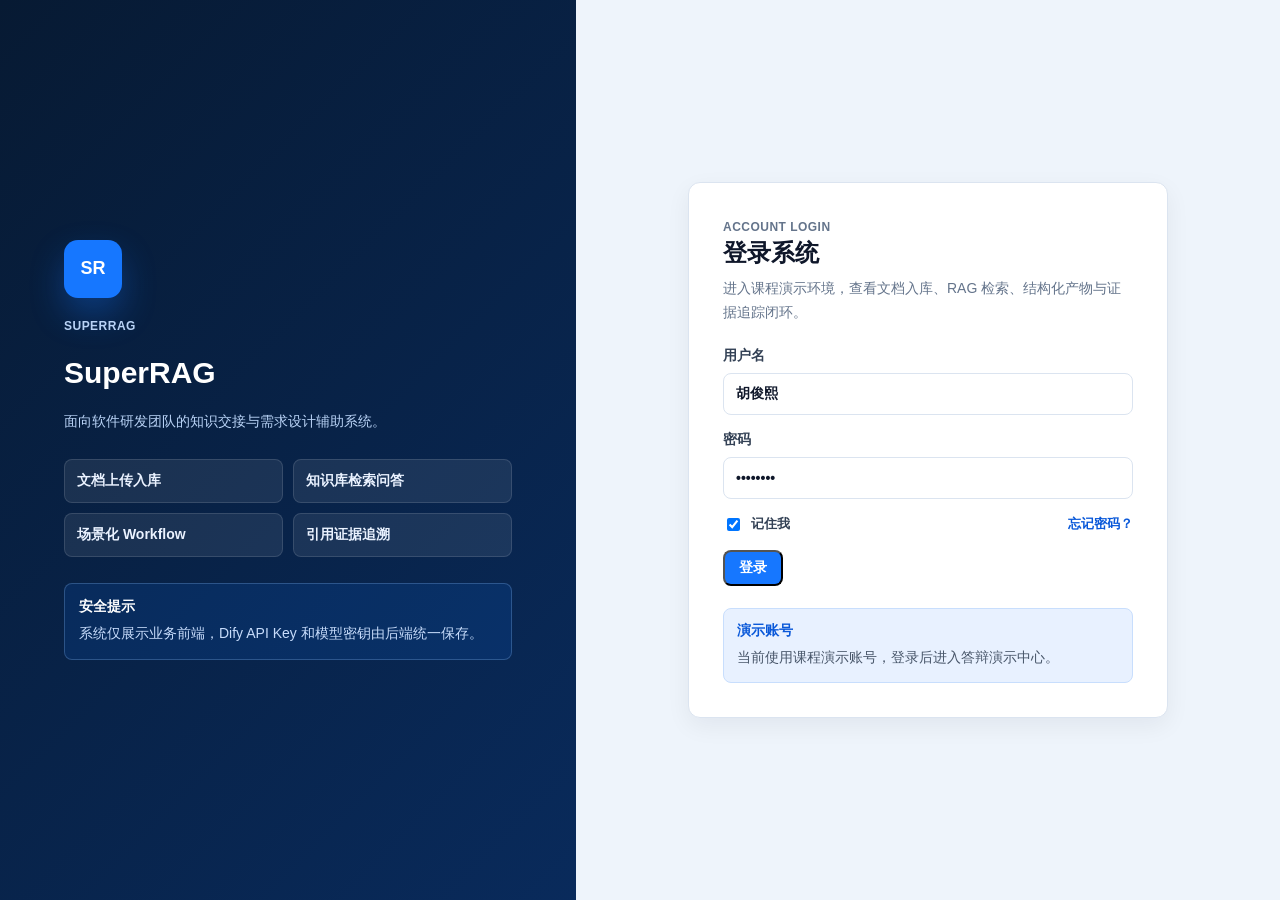
==== commit 943ebfcd: "feat: polish frontend demo presentation" ====
--- a/第一版/index.html
+++ b/第一版/index.html
@@ -3,7 +3,7 @@
 <head>
   <meta charset="UTF-8">
   <meta name="viewport" content="width=device-width, initial-scale=1.0">
-  <title>SuperRAG | 企业软件工程知识助手</title>
+  <title>SuperRAG | 软件研发知识交接与需求设计辅助系统</title>
   <link rel="stylesheet" href="./styles.css">
 </head>
 <body>
@@ -11,8 +11,8 @@
     <div class="login-brand-panel">
       <div class="login-brand-mark" aria-hidden="true">SR</div>
       <p class="eyebrow">SuperRAG</p>
-      <h1>SuperRAG 企业软件工程知识助手</h1>
-      <p>基于企业私有知识库的培训、交接与设计辅助平台。</p>
+      <h1>SuperRAG</h1>
+      <p>面向软件研发团队的知识交接与需求设计辅助系统。</p>
       <div class="login-flow" aria-label="核心业务闭环">
         <span>文档上传入库</span>
         <span>知识库检索问答</span>
@@ -30,7 +30,7 @@
         <div>
           <p class="eyebrow">Account Login</p>
           <h2>登录系统</h2>
-          <p>进入企业私有知识治理、RAG 问答和软件工程设计辅助工作台。</p>
+          <p>进入课程演示环境，查看文档入库、RAG 检索、结构化产物与证据追踪闭环。</p>
         </div>
         <form class="login-form" id="login-form">
           <label>
@@ -52,7 +52,7 @@
         </form>
         <div class="login-demo-note">
           <strong>演示账号</strong>
-          <span>当前为前端 mock 登录，点击登录后进入首页 / 控制台。</span>
+          <span>当前使用课程演示账号，登录后进入答辩演示中心。</span>
         </div>
       </div>
     </div>
@@ -64,7 +64,7 @@
         <div class="brand-mark" aria-hidden="true">SR</div>
         <div class="brand-text">
           <strong>SuperRAG</strong>
-          <span>企业软件工程知识助手</span>
+          <span>研发知识交接与设计辅助</span>
         </div>
       </div>
 
@@ -79,7 +79,7 @@
         </a>
         <a class="nav-link" href="#/documents" data-route="/documents">
           <span class="nav-icon" aria-hidden="true">D</span>
-          <span>文档管理</span>
+          <span>文档知识库</span>
         </a>
         <a class="nav-link" href="#/chat" data-route="/chat">
           <span class="nav-icon" aria-hidden="true">Q</span>
@@ -87,15 +87,15 @@
         </a>
         <a class="nav-link" href="#/training" data-route="/training">
           <span class="nav-icon" aria-hidden="true">T</span>
-          <span>培训模式</span>
+          <span>新人培训</span>
         </a>
         <a class="nav-link" href="#/handover" data-route="/handover">
           <span class="nav-icon" aria-hidden="true">J</span>
-          <span>交接模式</span>
+          <span>项目交接</span>
         </a>
         <a class="nav-link" href="#/design-assistant" data-route="/design-assistant">
           <span class="nav-icon" aria-hidden="true">A</span>
-          <span>设计辅助</span>
+          <span>需求设计辅助</span>
         </a>
         <a class="nav-link" href="#/knowledge-gaps" data-route="/knowledge-gaps">
           <span class="nav-icon" aria-hidden="true">G</span>
@@ -104,10 +104,6 @@
         <a class="nav-link" href="#/history" data-route="/history">
           <span class="nav-icon" aria-hidden="true">R</span>
           <span>历史产物</span>
-        </a>
-        <a class="nav-link" href="#/settings" data-route="/settings">
-          <span class="nav-icon" aria-hidden="true">S</span>
-          <span>后台配置</span>
         </a>
       </nav>
 
@@ -155,7 +151,7 @@
             <section class="welcome-card">
               <div>
                 <p class="eyebrow">SuperRAG Workspace</p>
-                <h2>欢迎使用 SuperRAG 企业软件工程知识助手</h2>
+                <h2>欢迎使用 SuperRAG 研发知识交接与需求设计辅助系统</h2>
                 <p>基于企业私有知识库，辅助完成新人培训、项目交接、需求设计与证据追溯。</p>
               </div>
               <div class="workflow-line" aria-label="核心业务闭环">
@@ -176,21 +172,21 @@
             <section class="mode-grid" aria-label="核心模式入口">
               <article class="mode-card">
                 <div class="mode-icon" aria-hidden="true">T</div>
-                <h3>培训模式</h3>
+                <h3>新人培训</h3>
                 <p>帮助新人理解项目背景、核心术语、模块职责和学习路径。</p>
-                <a class="secondary-button" href="#/training">进入培训模式</a>
+                <a class="secondary-button" href="#/training">进入新人培训</a>
               </article>
               <article class="mode-card">
                 <div class="mode-icon" aria-hidden="true">J</div>
-                <h3>交接模式</h3>
+                <h3>项目交接</h3>
                 <p>汇总项目背景、当前进度、风险点和待办事项。</p>
-                <a class="secondary-button" href="#/handover">进入交接模式</a>
+                <a class="secondary-button" href="#/handover">进入项目交接</a>
               </article>
               <article class="mode-card mode-card-featured">
                 <div class="mode-icon" aria-hidden="true">A</div>
-                <h3>设计辅助</h3>
+                <h3>需求设计辅助</h3>
                 <p>基于企业文档生成功能清单、详细文本用例和模块划分建议。</p>
-                <a class="primary-button" href="#/design-assistant">进入设计辅助</a>
+                <a class="primary-button" href="#/design-assistant">进入需求设计辅助</a>
               </article>
             </section>
 
@@ -582,16 +578,16 @@
         <section class="page-panel" data-page="/training">
           <div class="page-header">
             <p class="eyebrow">Training</p>
-            <h1>培训模式</h1>
-            <p>基于企业私有知识库，为新人生成术语解释、背景梳理、学习路径和推荐资料。</p>
+            <h1>新人培训</h1>
+            <p>基于企业私有知识库，为新加入研发成员生成术语解释、背景梳理、学习路径和推荐资料。</p>
           </div>
 
           <div class="scenario-page training-page">
             <section class="scenario-hero dashboard-card">
               <div>
                 <p class="eyebrow">Onboarding Guide</p>
-                <h2>培训模式</h2>
-                <p>把分散的需求、接口、交接和培训资料整理成新人能直接学习的结构化说明。</p>
+                <h2>新人 7 天上手计划</h2>
+                <p>把分散的需求、接口、交接和培训资料整理成新人能直接学习的结构化说明和自测任务。</p>
               </div>
               <div class="scenario-hero-metrics" aria-label="培训产出结构">
                 <span>背景</span>
@@ -615,14 +611,14 @@
                   关联项目
                   <select id="training-project"></select>
                 </label>
-                <button class="primary-button" type="button" id="training-generate">生成培训说明</button>
+                <button class="primary-button" type="button" id="training-generate">生成上手计划</button>
               </aside>
 
               <section class="scenario-output dashboard-card">
                 <div class="card-title-row">
                   <div>
                     <p class="eyebrow">Training Output</p>
-                    <h2>结构化培训结果</h2>
+                    <h2>新人上手计划</h2>
                   </div>
                 </div>
                 <div class="training-result" id="training-result"></div>
@@ -650,7 +646,7 @@
         <section class="page-panel" data-page="/handover">
           <div class="page-header">
             <p class="eyebrow">Handover</p>
-            <h1>交接模式</h1>
+            <h1>项目交接</h1>
             <p>从企业文档和历史产物中汇总项目背景、当前进度、风险点和待办事项。</p>
           </div>
 
@@ -658,7 +654,7 @@
             <section class="scenario-hero dashboard-card">
               <div>
                 <p class="eyebrow">Project Transfer</p>
-                <h2>交接模式</h2>
+                <h2>项目交接清单生成器</h2>
                 <p>围绕任务交接收敛背景、进度、风险、待办、责任角色和依赖文档。</p>
               </div>
               <div class="scenario-hero-metrics" aria-label="交接闭环">
@@ -683,7 +679,7 @@
                   交接范围
                   <select id="handover-scope"></select>
                 </label>
-                <button class="primary-button" type="button" id="handover-generate">生成交接摘要</button>
+                <button class="primary-button" type="button" id="handover-generate">生成交接清单</button>
               </aside>
 
               <section class="scenario-output dashboard-card">
@@ -722,8 +718,8 @@
         <section class="page-panel" data-page="/design-assistant">
           <div class="page-header">
             <p class="eyebrow">Design Assistant</p>
-            <h1>设计辅助</h1>
-            <p>基于企业私有文档生成软件工程设计产物初稿，并通过引用证据支持人工复核。</p>
+            <h1>需求设计辅助</h1>
+            <p>基于企业私有文档生成软件工程需求设计产物初稿，并通过引用证据支持人工复核。</p>
           </div>
 
           <div class="design-page">
@@ -940,9 +936,9 @@
 
         <section class="page-panel" data-page="/settings">
           <div class="page-header">
-            <p class="eyebrow">Settings</p>
-            <h1>后台配置</h1>
-            <p>配置 Workflow 映射、检索参数、模型参数和运行日志。</p>
+            <p class="eyebrow">System Status</p>
+            <h1>系统状态</h1>
+            <p>面向管理员查看 Workflow 映射、检索参数、模型参数和运行日志；普通用户无需配置。</p>
           </div>
 
           <div class="settings-page">
@@ -958,7 +954,7 @@
               <div class="card-title-row">
                 <div>
                   <p class="eyebrow">Workflow Mapping</p>
-                  <h2>Workflow 映射配置</h2>
+                  <h2>Workflow 映射状态</h2>
                 </div>
               </div>
               <div class="table-wrap">
@@ -986,8 +982,8 @@
               <article class="dashboard-card settings-section">
                 <div class="card-title-row">
                   <div>
-                    <p class="eyebrow">Retrieval</p>
-                    <h2>检索参数配置</h2>
+                    <p class="eyebrow">Retrieval Snapshot</p>
+                    <h2>检索参数快照</h2>
                   </div>
                 </div>
                 <div class="settings-form">
@@ -1021,8 +1017,8 @@
               <article class="dashboard-card settings-section">
                 <div class="card-title-row">
                   <div>
-                    <p class="eyebrow">Model</p>
-                    <h2>模型参数配置</h2>
+                    <p class="eyebrow">Model Snapshot</p>
+                    <h2>模型参数快照</h2>
                   </div>
                 </div>
                 <div class="settings-form">
@@ -1042,7 +1038,7 @@
                     <span>是否流式输出</span>
                     <input id="settings-stream" type="checkbox">
                   </label>
-                  <button class="primary-button settings-save-button" type="button" id="settings-save">保存配置</button>
+                  <button class="secondary-button settings-save-button" type="button" id="settings-save" disabled>仅管理员可调整</button>
                 </div>
               </article>
             </section>
--- a/第一版/styles.css
+++ b/第一版/styles.css
@@ -3857,6 +3857,127 @@
 
 .history-drawer {
   width: min(760px, 100vw);
+}
+
+.evidence-empty-state {
+  display: grid;
+  grid-template-columns: auto minmax(0, 1fr);
+  gap: 18px;
+  padding: 20px;
+  background: linear-gradient(135deg, #fff7ed 0%, #fff1f2 100%);
+  border: 1px solid #fed7aa;
+  border-radius: var(--radius-lg);
+}
+
+.evidence-empty-icon {
+  display: grid;
+  place-items: center;
+  width: 44px;
+  height: 44px;
+  color: #ffffff;
+  background: #f97316;
+  border-radius: 14px;
+  font-weight: 900;
+}
+
+.evidence-empty-main {
+  display: grid;
+  gap: 12px;
+}
+
+.evidence-empty-main h3,
+.evidence-empty-main p {
+  margin: 0;
+}
+
+.evidence-empty-main p {
+  color: #475569;
+  line-height: 1.75;
+}
+
+.evidence-impact-card {
+  display: grid;
+  gap: 5px;
+  padding: 12px;
+  color: #7c2d12;
+  background: rgba(255, 247, 237, 0.9);
+  border: 1px solid #fed7aa;
+  border-radius: var(--radius);
+}
+
+.evidence-impact-card span {
+  color: #9a3412;
+  line-height: 1.65;
+}
+
+.evidence-suggestion-list {
+  display: grid;
+  gap: 8px;
+  padding-left: 18px;
+  margin: 0;
+  color: #334155;
+  line-height: 1.7;
+}
+
+.evidence-action-row {
+  display: flex;
+  flex-wrap: wrap;
+  gap: 10px;
+}
+
+.history-summary-panel {
+  display: grid;
+  gap: 12px;
+}
+
+.history-summary-metrics {
+  display: grid;
+  grid-template-columns: repeat(5, minmax(0, 1fr));
+  gap: 10px;
+}
+
+.history-summary-block {
+  padding: 13px;
+  background: #fbfdff;
+  border: 1px solid var(--line-soft);
+  border-radius: var(--radius);
+}
+
+.history-summary-block h4 {
+  margin: 0 0 8px;
+  color: var(--text);
+}
+
+.history-summary-block p {
+  margin: 0;
+  color: #475569;
+  line-height: 1.7;
+}
+
+.history-summary-block ul {
+  display: grid;
+  gap: 7px;
+  padding-left: 18px;
+  margin: 0;
+  color: #475569;
+  line-height: 1.6;
+}
+
+.raw-summary-details {
+  border: 1px solid var(--line-soft);
+  border-radius: var(--radius);
+  background: #ffffff;
+}
+
+.raw-summary-details summary {
+  cursor: pointer;
+  padding: 11px 12px;
+  color: var(--primary-dark);
+  font-weight: 900;
+}
+
+.raw-summary-details .compact-rich-answer {
+  padding: 0 12px 12px;
 }
 
 .review-status-badge {
@@ -4416,6 +4537,7 @@
   .demo-two-column,
   .demo-artifact-metrics,
   .demo-gap-summary,
+  .history-summary-metrics,
   .history-structured-summary,
   .history-structured-blocks,
   .gap-summary-grid,
@@ -4456,6 +4578,7 @@
   .demo-summary-grid,
   .demo-artifact-metrics,
   .demo-gap-summary,
+  .history-summary-metrics,
   .chat-config-bar,
   .retrieval-metrics-grid,
   .gap-summary-grid,
@@ -4541,6 +4664,7 @@
   .demo-two-column,
   .demo-artifact-metrics,
   .demo-gap-summary,
+  .history-summary-metrics,
   .history-structured-summary,
   .history-structured-blocks,
   .gap-summary-grid,
@@ -4553,6 +4677,7 @@
   .record-item,
   .demo-doc-card,
   .demo-check-card,
+  .evidence-empty-state,
   .history-record-card,
   .history-record-head,
   .security-card {
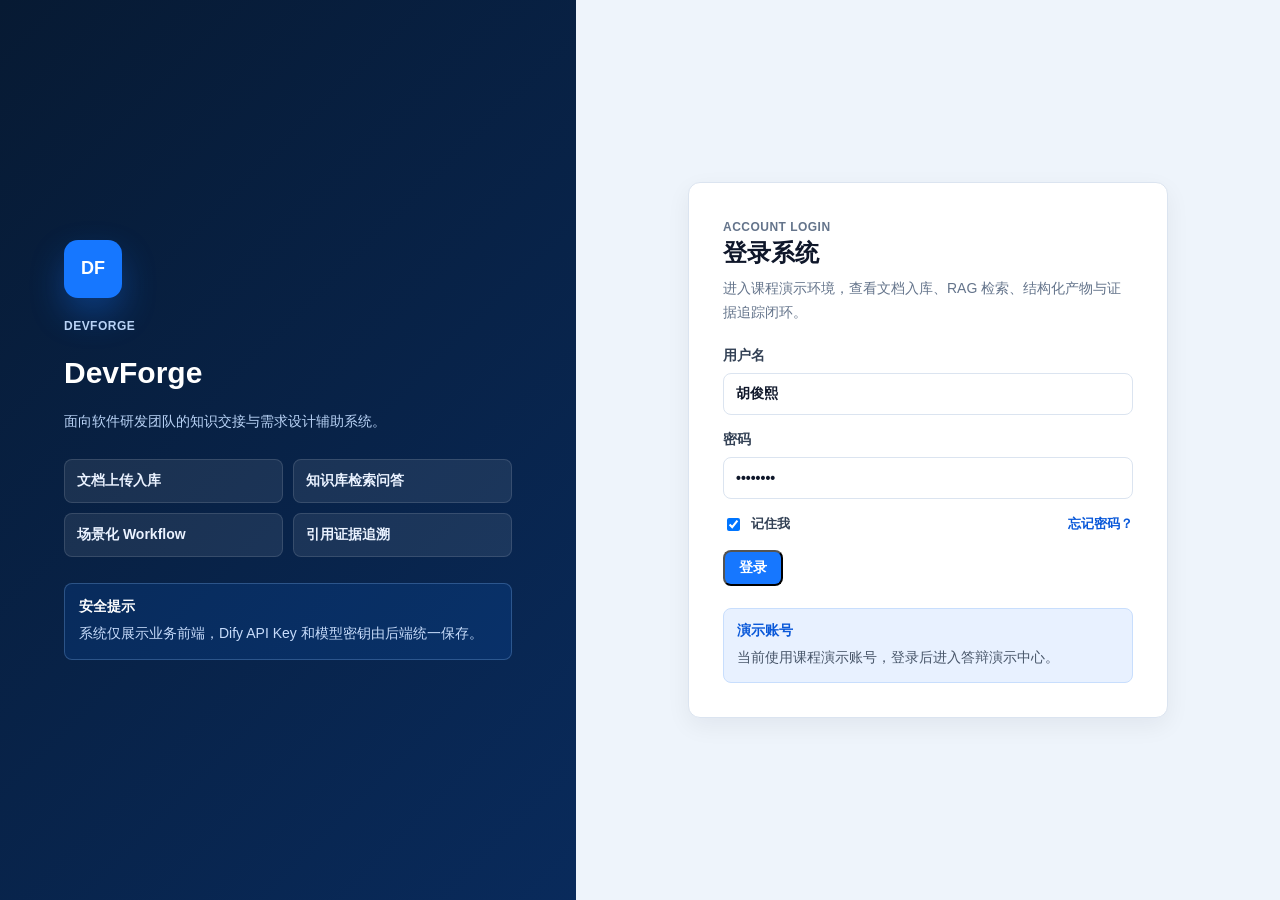
==== commit d46b3965: "Rename SuperRAG frontend branding to DevForge" ====
--- a/第一版/index.html
+++ b/第一版/index.html
@@ -3,15 +3,15 @@
 <head>
   <meta charset="UTF-8">
   <meta name="viewport" content="width=device-width, initial-scale=1.0">
-  <title>SuperRAG | 软件研发知识交接与需求设计辅助系统</title>
+  <title>DevForge | 软件研发知识交接与需求设计辅助系统</title>
   <link rel="stylesheet" href="./styles.css">
 </head>
 <body>
   <section class="login-view" data-page="/login" aria-label="登录页">
     <div class="login-brand-panel">
-      <div class="login-brand-mark" aria-hidden="true">SR</div>
-      <p class="eyebrow">SuperRAG</p>
-      <h1>SuperRAG</h1>
+      <div class="login-brand-mark" aria-hidden="true">DF</div>
+      <p class="eyebrow">DevForge</p>
+      <h1>DevForge</h1>
       <p>面向软件研发团队的知识交接与需求设计辅助系统。</p>
       <div class="login-flow" aria-label="核心业务闭环">
         <span>文档上传入库</span>
@@ -61,9 +61,9 @@
   <div class="app-layout">
     <aside class="sidebar" aria-label="主导航">
       <div class="brand">
-        <div class="brand-mark" aria-hidden="true">SR</div>
+        <div class="brand-mark" aria-hidden="true">DF</div>
         <div class="brand-text">
-          <strong>SuperRAG</strong>
+          <strong>DevForge</strong>
           <span>研发知识交接与设计辅助</span>
         </div>
       </div>
@@ -115,9 +115,14 @@
 
     <div class="workspace">
       <header class="topbar">
+        <button class="sidebar-toggle" type="button" id="sidebar-toggle" aria-label="收起侧边栏" aria-pressed="false">
+          <span class="sidebar-toggle-icon" aria-hidden="true">M</span>
+          <span class="sidebar-toggle-text">收起菜单</span>
+        </button>
+
         <div class="topbar-title">
           <span>当前系统</span>
-          <strong>SuperRAG</strong>
+          <strong>DevForge</strong>
         </div>
 
         <label class="global-search" aria-label="全局搜索">
@@ -150,8 +155,8 @@
           <div class="dashboard-page">
             <section class="welcome-card">
               <div>
-                <p class="eyebrow">SuperRAG Workspace</p>
-                <h2>欢迎使用 SuperRAG 研发知识交接与需求设计辅助系统</h2>
+                <p class="eyebrow">DevForge Workspace</p>
+                <h2>欢迎使用 DevForge 研发知识交接与需求设计辅助系统</h2>
                 <p>基于企业私有知识库，辅助完成新人培训、项目交接、需求设计与证据追溯。</p>
               </div>
               <div class="workflow-line" aria-label="核心业务闭环">
@@ -230,14 +235,14 @@
           <div class="page-header">
             <p class="eyebrow">Demo Center</p>
             <h1>答辩演示中心</h1>
-            <p>用一页讲清 SuperRAG 的完整闭环：文档入库、RAG 检索、结构化生成、证据追踪、知识缺口和历史产物复核。</p>
+            <p>用一页讲清 DevForge 的完整闭环：文档入库、RAG 检索、结构化生成、证据追踪、知识缺口和历史产物复核。</p>
           </div>
 
           <div class="demo-center-page">
             <section class="demo-hero dashboard-card">
               <div>
                 <p class="eyebrow">Defense Walkthrough</p>
-                <h2 id="demo-center-title">SuperRAG 答辩演示中心</h2>
+                <h2 id="demo-center-title">DevForge 答辩演示中心</h2>
                 <p id="demo-center-subtitle">正在读取演示准备状态...</p>
               </div>
               <div class="demo-readiness-ring" aria-label="演示准备度">
@@ -395,7 +400,7 @@
             <section class="rag-flow-card dashboard-card" aria-label="RAG 流程可视化">
               <div class="card-title-row">
                 <div>
-                  <p class="eyebrow">RAG Pipeline</p>
+                  <p class="eyebrow">RAG 处理流程</p>
                   <h2>文档如何转化为可引用证据</h2>
                 </div>
                 <span class="table-count">答辩演示链路</span>
@@ -546,11 +551,8 @@
               <div class="chat-conversation" id="chat-conversation" aria-live="polite"></div>
 
               <form class="chat-input-area" id="chat-form">
-                <div class="quick-question-row" aria-label="常用问题">
-                  <button type="button" data-chat-question="这个项目主要解决什么问题？">这个项目主要解决什么问题？</button>
-                  <button type="button" data-chat-question="新人应该先看哪些文档？">新人应该先看哪些文档？</button>
-                  <button type="button" data-chat-question="当前系统有哪些核心模块？">当前系统有哪些核心模块？</button>
-                  <button type="button" data-chat-question="请总结文档入库流程">请总结文档入库流程</button>
+                <div class="quick-question-row" id="chat-quick-question-row" aria-label="猜你想问">
+                  <span class="quick-question-status">正在根据当前知识库生成猜你想问...</span>
                 </div>
                 <div class="chat-input-row">
                   <textarea id="chat-input" rows="2" placeholder="请输入你想查询的企业知识或项目问题"></textarea>
@@ -601,7 +603,7 @@
               <aside class="scenario-input-card dashboard-card">
                 <label>
                   我想了解的内容
-                  <textarea id="training-query" rows="5" placeholder="例如：请给我一周学习路径，帮助新人快速理解 SuperRAG 项目"></textarea>
+                  <textarea id="training-query" rows="5" placeholder="例如：请基于 CRM 客户、商机、合同、回款、发票文档，为新人生成 7 天业务上手路径"></textarea>
                 </label>
                 <label>
                   培训主题
@@ -633,11 +635,11 @@
                 </div>
               </div>
               <div class="quick-question-row">
-                <button type="button" data-training-question="这个项目主要解决什么问题？">这个项目主要解决什么问题？</button>
-                <button type="button" data-training-question="新人应该先看哪些文档？">新人应该先看哪些文档？</button>
-                <button type="button" data-training-question="请解释系统中的核心模块">请解释系统中的核心模块</button>
-                <button type="button" data-training-question="请给我一周学习路径">请给我一周学习路径</button>
-                <button type="button" data-training-question="请总结开发流程和注意事项">请总结开发流程和注意事项</button>
+                <button type="button" data-training-question="请为 CRM 新人生成 7 天上手学习路径">CRM 新人 7 天路径</button>
+                <button type="button" data-training-question="新人应该优先理解客户、商机、合同、回款、发票中的哪些概念？">核心概念学习</button>
+                <button type="button" data-training-question="请按客户到回款的业务链路安排学习任务">客户到回款学习链路</button>
+                <button type="button" data-training-question="请生成 CRM 业务自测问题">生成 CRM 自测问题</button>
+                <button type="button" data-training-question="哪些 CRM 文档适合作为新人必读资料？">新人必读资料</button>
               </div>
             </section>
           </div>
@@ -669,7 +671,7 @@
               <aside class="scenario-input-card dashboard-card">
                 <label>
                   交接问题
-                  <textarea id="handover-query" rows="5" placeholder="例如：请生成接手者待办清单，并指出当前最大风险"></textarea>
+                  <textarea id="handover-query" rows="5" placeholder="例如：请基于 CRM 客户、商机、合同、回款、发票文档，生成模块接手清单并指出交接风险"></textarea>
                 </label>
                 <label>
                   所属项目
@@ -705,11 +707,11 @@
                 </div>
               </div>
               <div class="quick-question-row">
-                <button type="button" data-handover-question="请总结当前项目进度">请总结当前项目进度</button>
-                <button type="button" data-handover-question="这个模块还有哪些未完成事项？">这个模块还有哪些未完成事项？</button>
-                <button type="button" data-handover-question="当前交接中最大的风险是什么？">当前交接中最大的风险是什么？</button>
-                <button type="button" data-handover-question="请生成接手者待办清单">请生成接手者待办清单</button>
-                <button type="button" data-handover-question="哪些文档需要优先阅读？">哪些文档需要优先阅读？</button>
+                <button type="button" data-handover-question="请生成 CRM 客户到回款链路的接手者待办清单">CRM 接手待办清单</button>
+                <button type="button" data-handover-question="CRM 客户、商机、合同、回款、发票交接中有哪些高风险点？">CRM 高风险交接点</button>
+                <button type="button" data-handover-question="接手 CRM 合同和回款模块需要优先阅读哪些文档？">优先阅读文档</button>
+                <button type="button" data-handover-question="请整理 CRM 模块交接的信息缺口和待确认问题">信息缺口与待确认</button>
+                <button type="button" data-handover-question="请按前端、后端、测试角色拆分 CRM 交接责任边界">责任边界拆分</button>
               </div>
             </section>
           </div>
@@ -741,7 +743,7 @@
               <aside class="design-input-card dashboard-card">
                 <label>
                   设计目标
-                  <textarea id="design-goal" rows="6" placeholder="例如：基于现有需求文档，为新人培训模块生成详细文本用例"></textarea>
+                  <textarea id="design-goal" rows="6" placeholder="例如：基于 CRM 客户、商机、合同、回款、发票文档，生成合同管理模块的功能清单、详细文本用例、模块划分和风险清单"></textarea>
                 </label>
                 <label>
                   产物类型
@@ -773,8 +775,9 @@
                 </div>
 
                 <div class="design-tabs" role="tablist" aria-label="设计产物类型">
+                  <button class="active" type="button" role="tab" data-design-tab="overview" aria-selected="true">总览</button>
                   <button type="button" role="tab" data-design-tab="business" aria-selected="false">业务分析</button>
-                  <button class="active" type="button" role="tab" data-design-tab="functions" aria-selected="true">功能清单</button>
+                  <button type="button" role="tab" data-design-tab="functions" aria-selected="false">功能清单</button>
                   <button type="button" role="tab" data-design-tab="useCases" aria-selected="false">详细文本用例</button>
                   <button type="button" role="tab" data-design-tab="modules" aria-selected="false">模块划分建议</button>
                   <button type="button" role="tab" data-design-tab="dataPermission" aria-selected="false">数据与权限</button>
@@ -936,9 +939,9 @@
 
         <section class="page-panel" data-page="/settings">
           <div class="page-header">
-            <p class="eyebrow">System Status</p>
-            <h1>系统状态</h1>
-            <p>面向管理员查看 Workflow 映射、检索参数、模型参数和运行日志；普通用户无需配置。</p>
+            <p class="eyebrow">Admin Diagnostics</p>
+            <h1>管理员诊断面板</h1>
+            <p>该页面用于课程演示和部署排查，普通业务用户无需进入；核心业务仍在知识库、项目交接、需求设计和新人培训页面完成。</p>
           </div>
 
           <div class="settings-page">
@@ -946,7 +949,7 @@
               <div class="security-icon" aria-hidden="true">!</div>
               <div>
                 <h2>安全提示</h2>
-                <p>API Key 和 Dify 密钥必须由后端保存，前端不得暴露敏感密钥。本页面仅展示配置映射和运行状态。</p>
+                <p>API Key、模型密钥和 Workflow Key 必须由后端保存，前端不得暴露敏感密钥。本页面仅展示只读诊断快照和演示态映射。</p>
               </div>
             </section>
 
@@ -1079,8 +1082,6 @@
   </div>
 
   <script src="./api-config.js"></script>
-  <script src="./mock-data.js"></script>
-  <script src="./api.js"></script>
   <script src="./dashboard-service.js"></script>
   <script src="./document-service.js"></script>
   <script src="./chat-service.js"></script>
--- a/第一版/styles.css
+++ b/第一版/styles.css
@@ -272,6 +272,8 @@
   color: #dbeafe;
   background: linear-gradient(180deg, var(--sidebar) 0%, var(--sidebar-2) 100%);
   border-right: 1px solid rgba(255, 255, 255, 0.08);
+  overflow: hidden;
+  transition: width 180ms ease, padding 180ms ease;
 }
 
 .brand {
@@ -385,6 +387,34 @@
 .workspace {
   min-height: 100vh;
   margin-left: 236px;
+  transition: margin-left 180ms ease;
+}
+
+.sidebar-collapsed .sidebar {
+  width: 76px;
+  padding-right: 10px;
+  padding-left: 10px;
+}
+
+.sidebar-collapsed .workspace {
+  margin-left: 76px;
+}
+
+.sidebar-collapsed .brand {
+  justify-content: center;
+  padding-right: 0;
+  padding-left: 0;
+}
+
+.sidebar-collapsed .brand-text,
+.sidebar-collapsed .nav-link span:not(.nav-icon),
+.sidebar-collapsed .sidebar-footer {
+  display: none;
+}
+
+.sidebar-collapsed .nav-link {
+  justify-content: center;
+  padding: 0;
 }
 
 .topbar {
@@ -392,7 +422,7 @@
   top: 0;
   z-index: 20;
   display: grid;
-  grid-template-columns: 180px minmax(260px, 560px) 1fr;
+  grid-template-columns: auto 180px minmax(260px, 560px) 1fr;
   align-items: center;
   gap: 20px;
   min-height: 64px;
@@ -402,6 +432,46 @@
   backdrop-filter: blur(12px);
 }
 
+.sidebar-toggle {
+  display: inline-flex;
+  align-items: center;
+  justify-content: center;
+  gap: 8px;
+  width: auto;
+  min-width: 112px;
+  height: 38px;
+  padding: 0 12px;
+  color: var(--primary-dark);
+  background: #ffffff;
+  border: 1px solid var(--line);
+  border-radius: var(--radius);
+  cursor: pointer;
+  font-weight: 700;
+  transition: background-color 160ms ease, border-color 160ms ease, color 160ms ease;
+}
+
+.sidebar-toggle:hover {
+  color: #ffffff;
+  background: var(--primary);
+  border-color: var(--primary);
+}
+
+.sidebar-toggle-icon {
+  display: grid;
+  width: 22px;
+  height: 22px;
+  place-items: center;
+  border-radius: 7px;
+  background: var(--primary-soft);
+  font-size: 11px;
+  font-weight: 900;
+}
+
+.sidebar-toggle:hover .sidebar-toggle-icon {
+  color: var(--primary-dark);
+  background: #ffffff;
+}
+
 .topbar-title {
   display: grid;
   gap: 2px;
@@ -551,6 +621,70 @@
   margin: 8px 0 0;
   color: var(--muted);
   line-height: 1.7;
+}
+
+.page-panel[data-page="/chat"] .page-header {
+  display: flex;
+  align-items: baseline;
+  gap: 8px 12px;
+  flex-wrap: wrap;
+  margin-bottom: 10px;
+}
+
+.page-panel[data-page="/chat"] .eyebrow {
+  margin: 0;
+  padding: 4px 8px;
+  border: 1px solid #bdd5ff;
+  border-radius: 999px;
+  background: #eef5ff;
+  font-size: 10px;
+  line-height: 1;
+  letter-spacing: 0.06em;
+}
+
+.page-panel[data-page="/chat"] .page-header h1 {
+  font-size: 22px;
+  line-height: 1.2;
+}
+
+.page-panel[data-page="/chat"] .page-header p:last-child {
+  flex-basis: 100%;
+  max-width: none;
+  margin-top: 0;
+  font-size: 14px;
+  line-height: 1.45;
+}
+
+.page-panel[data-page="/design-assistant"] .page-header {
+  display: flex;
+  align-items: baseline;
+  gap: 8px 12px;
+  flex-wrap: wrap;
+  margin-bottom: 10px;
+}
+
+.page-panel[data-page="/design-assistant"] .eyebrow {
+  margin: 0;
+  padding: 4px 8px;
+  border: 1px solid #bdd5ff;
+  border-radius: 999px;
+  background: #eef5ff;
+  font-size: 10px;
+  line-height: 1;
+  letter-spacing: 0.06em;
+}
+
+.page-panel[data-page="/design-assistant"] .page-header h1 {
+  font-size: 22px;
+  line-height: 1.2;
+}
+
+.page-panel[data-page="/design-assistant"] .page-header p:last-child {
+  flex-basis: 100%;
+  max-width: none;
+  margin-top: 0;
+  font-size: 14px;
+  line-height: 1.45;
 }
 
 .dashboard-page {
@@ -839,10 +973,9 @@
 }
 
 .record-main strong {
-  overflow: hidden;
   color: var(--text);
-  text-overflow: ellipsis;
-  white-space: nowrap;
+  white-space: normal;
+  word-break: break-word;
 }
 
 .record-main small,
@@ -1593,19 +1726,25 @@
   grid-template-columns: 280px minmax(0, 1fr) 340px;
   gap: 16px;
   align-items: stretch;
+  height: calc(100vh - 220px);
+  min-height: 660px;
+  overflow: hidden;
 }
 
 .chat-sidebar,
 .chat-main,
 .citation-panel {
-  min-height: calc(100vh - 150px);
+  min-height: 0;
+  height: 100%;
 }
 
 .chat-sidebar {
   display: grid;
+  grid-template-rows: auto auto minmax(0, 1fr);
   align-content: start;
   gap: 12px;
   padding: 16px;
+  overflow: hidden;
 }
 
 .chat-new-button {
@@ -1639,8 +1778,17 @@
 .chat-session-list {
   display: grid;
   gap: 8px;
-  max-height: calc(100vh - 250px);
+  min-height: 0;
   overflow: auto;
+  overscroll-behavior: contain;
+  padding-right: 2px;
+}
+
+.chat-session-row {
+  display: grid;
+  grid-template-columns: minmax(0, 1fr) auto;
+  gap: 8px;
+  align-items: stretch;
 }
 
 .chat-session-item {
@@ -1671,9 +1819,9 @@
 }
 
 .chat-session-item strong {
-  overflow: hidden;
-  text-overflow: ellipsis;
-  white-space: nowrap;
+  white-space: normal;
+  word-break: break-word;
+  line-height: 1.45;
 }
 
 .chat-session-item small,
@@ -1682,9 +1830,24 @@
   font-size: 12px;
 }
 
+.chat-session-delete {
+  align-self: stretch;
+  min-width: 42px;
+  border-color: var(--line-soft);
+  color: var(--muted);
+  background: #fbfdff;
+}
+
+.chat-session-delete:hover {
+  border-color: #f0b7b7;
+  color: var(--danger, #cb4b4b);
+  background: #fff5f5;
+}
+
 .chat-main {
   display: grid;
-  grid-template-rows: auto minmax(360px, 1fr) auto;
+  grid-template-rows: auto minmax(0, 1fr) auto;
+  min-height: 0;
   padding: 0;
   overflow: hidden;
 }
@@ -1730,8 +1893,10 @@
   display: grid;
   align-content: start;
   gap: 14px;
+  min-height: 0;
   padding: 18px;
   overflow: auto;
+  overscroll-behavior: contain;
   background: #f8fbff;
 }
 
@@ -1868,6 +2033,208 @@
   line-height: 1.75;
 }
 
+.answer-status-badge {
+  display: inline-flex;
+  align-items: center;
+  min-height: 26px;
+  padding: 0 10px;
+  border-radius: 999px;
+  font-size: 12px;
+  font-weight: 900;
+}
+
+.answer-status-ok {
+  color: #047857;
+  background: #d1fae5;
+}
+
+.answer-status-warn {
+  color: #92400e;
+  background: #fef3c7;
+}
+
+.answer-status-bad {
+  color: #b91c1c;
+  background: #fee2e2;
+}
+
+.answer-intent-card {
+  display: flex;
+  flex-wrap: wrap;
+  gap: 8px;
+  padding: 11px;
+  color: #475569;
+  background: #f8fafc;
+  border: 1px solid var(--line-soft);
+  border-radius: var(--radius);
+}
+
+.answer-intent-card > span {
+  padding: 5px 9px;
+  background: #ffffff;
+  border: 1px solid var(--line-soft);
+  border-radius: 999px;
+  font-size: 12px;
+}
+
+.answer-intent-hint {
+  width: 100%;
+  padding: 9px 10px;
+  color: #92400e;
+  background: #fffbeb;
+  border: 1px solid #fde68a;
+  border-radius: 10px;
+  line-height: 1.65;
+}
+
+.answer-direct-section {
+  border-left: 4px solid var(--primary);
+}
+
+.answer-basis-summary {
+  display: grid;
+  gap: 6px;
+}
+
+.answer-conclusion-card {
+  display: grid;
+  grid-template-columns: auto minmax(0, 1fr);
+  gap: 12px;
+  align-items: start;
+}
+
+.answer-conclusion-card > span {
+  display: grid;
+  width: 30px;
+  height: 30px;
+  place-items: center;
+  color: #ffffff;
+  background: var(--primary);
+  border-radius: 10px;
+  font-size: 13px;
+  font-weight: 900;
+}
+
+.answer-evidence-list {
+  display: grid;
+  gap: 9px;
+}
+
+.answer-evidence-card {
+  display: grid;
+  gap: 7px;
+  padding: 10px;
+  background: #ffffff;
+  border: 1px solid #dbeafe;
+  border-radius: 12px;
+}
+
+.answer-evidence-head {
+  display: flex;
+  align-items: center;
+  gap: 8px;
+  flex-wrap: wrap;
+}
+
+.answer-evidence-head span {
+  padding: 3px 8px;
+  color: #1d4ed8;
+  background: #dbeafe;
+  border-radius: 999px;
+  font-size: 11px;
+  font-weight: 900;
+}
+
+.answer-evidence-head strong {
+  color: var(--text);
+  font-size: 13px;
+}
+
+.answer-evidence-card p,
+.answer-evidence-card small {
+  margin: 0;
+}
+
+.answer-evidence-card p {
+  color: #334155;
+  line-height: 1.7;
+}
+
+.answer-evidence-card small {
+  color: var(--muted);
+  font-size: 12px;
+}
+
+.answer-evidence-actions {
+  display: flex;
+  align-items: center;
+  justify-content: space-between;
+  gap: 10px;
+}
+
+.citation-inline-action {
+  font-size: 12px;
+}
+
+.answer-followup-grid {
+  display: grid;
+  grid-template-columns: repeat(2, minmax(0, 1fr));
+  gap: 8px;
+}
+
+.answer-followup-grid button {
+  min-height: 42px;
+  padding: 10px 12px;
+  color: var(--primary-dark);
+  text-align: left;
+  line-height: 1.45;
+  background: #f8fbff;
+  border: 1px solid #bfdbfe;
+  border-radius: 12px;
+}
+
+.answer-followup-grid button:hover {
+  background: #eff6ff;
+  transform: translateY(-1px);
+}
+
+.answer-action-list,
+.answer-warning-list {
+  display: grid;
+  gap: 8px;
+  margin: 0;
+  padding: 0;
+  list-style: none;
+}
+
+.answer-action-list li,
+.answer-warning-list li {
+  position: relative;
+  padding: 9px 10px 9px 30px;
+  background: #ffffff;
+  border: 1px solid var(--line-soft);
+  border-radius: 12px;
+}
+
+.answer-action-list li::before,
+.answer-warning-list li::before {
+  position: absolute;
+  top: 10px;
+  left: 10px;
+  width: 10px;
+  height: 10px;
+  border-radius: 999px;
+  content: "";
+}
+
+.answer-action-list li::before {
+  background: var(--success);
+}
+
+.answer-warning-list li::before {
+  background: var(--warning);
+}
+
 .rich-answer {
   display: grid;
   gap: 8px;
@@ -1957,23 +2324,46 @@
   padding: 16px;
   background: #ffffff;
   border-top: 1px solid var(--line);
+  position: relative;
+  z-index: 1;
 }
 
 .quick-question-row {
   display: flex;
   flex-wrap: wrap;
   gap: 8px;
+  align-items: center;
+}
+
+.quick-question-status,
+.quick-question-source {
+  color: var(--muted);
+  font-size: 12px;
+  line-height: 30px;
+}
+
+.quick-question-source {
+  padding: 0 8px;
+  color: #2563eb;
+  background: #eff6ff;
+  border: 1px solid #bfdbfe;
+  border-radius: 999px;
+  font-weight: 700;
 }
 
 .quick-question-row button {
   min-height: 30px;
-  padding: 0 10px;
+  padding: 6px 10px;
   color: var(--primary-dark);
   background: #ffffff;
   border: 1px solid #b7d4ff;
-  border-radius: 999px;
+  border-radius: 14px;
   font-size: 12px;
   font-weight: 700;
+  white-space: normal;
+  word-break: break-word;
+  line-height: 1.45;
+  text-align: left;
 }
 
 .quick-question-row button:hover {
@@ -1996,14 +2386,13 @@
 }
 
 .citation-panel {
-  position: sticky;
-  top: 88px;
-  display: grid;
+  display: grid;
+  grid-template-rows: auto auto minmax(0, 1fr);
   align-content: start;
   gap: 12px;
-  max-height: calc(100vh - 112px);
   padding: 16px;
   overflow: auto;
+  overscroll-behavior: contain;
 }
 
 .citation-panel-head {
@@ -2058,6 +2447,86 @@
   gap: 10px;
 }
 
+.citation-overview-card {
+  display: grid;
+  gap: 10px;
+  padding: 12px;
+  background: #f8fbff;
+  border: 1px solid #bfdbfe;
+  border-radius: var(--radius);
+}
+
+.citation-overview-grid {
+  display: grid;
+  grid-template-columns: repeat(3, minmax(0, 1fr));
+  gap: 8px;
+}
+
+.citation-overview-grid article {
+  display: grid;
+  gap: 3px;
+  padding: 9px;
+  background: #ffffff;
+  border: 1px solid var(--line-soft);
+  border-radius: 10px;
+}
+
+.citation-overview-grid span {
+  color: var(--muted);
+  font-size: 11px;
+}
+
+.citation-overview-grid strong {
+  color: var(--text);
+}
+
+.citation-trust-note {
+  padding: 9px 10px;
+  border-radius: 10px;
+  font-size: 12px;
+  line-height: 1.6;
+}
+
+.citation-trust-high {
+  color: #047857;
+  background: #d1fae5;
+}
+
+.citation-trust-medium {
+  color: #92400e;
+  background: #fef3c7;
+}
+
+.citation-trust-low {
+  color: #b91c1c;
+  background: #fee2e2;
+}
+
+.citation-document-summary {
+  display: grid;
+  gap: 7px;
+  padding: 12px;
+  background: #ffffff;
+  border: 1px solid var(--line-soft);
+  border-radius: var(--radius);
+}
+
+.citation-document-summary h3 {
+  margin: 0;
+  font-size: 13px;
+}
+
+.citation-document-summary span {
+  color: #475569;
+  font-size: 12px;
+  line-height: 1.5;
+}
+
+.citation-detail-stack {
+  display: grid;
+  gap: 10px;
+}
+
 .citation-card {
   display: grid;
   gap: 10px;
@@ -2071,6 +2540,7 @@
   display: flex;
   justify-content: space-between;
   gap: 10px;
+  cursor: pointer;
 }
 
 .citation-card-head strong {
@@ -2241,6 +2711,78 @@
   margin: 0;
   color: #475569;
   line-height: 1.75;
+}
+
+.handover-overview-board {
+  border-color: #bfdbfe;
+  background:
+    linear-gradient(135deg, rgba(239, 246, 255, 0.95), #ffffff 70%),
+    radial-gradient(circle at top right, rgba(22, 119, 255, 0.12), transparent 34%);
+}
+
+.handover-overview-grid {
+  display: grid;
+  grid-template-columns: repeat(3, minmax(0, 1fr));
+  gap: 10px;
+}
+
+.handover-overview-item {
+  display: grid;
+  gap: 6px;
+  padding: 12px;
+  background: #ffffff;
+  border: 1px solid var(--line-soft);
+  border-radius: var(--radius);
+}
+
+.handover-overview-item > span {
+  color: var(--muted);
+  font-size: 12px;
+  font-weight: 800;
+}
+
+.handover-overview-risk {
+  border-color: #fecaca;
+  background: #fff7f7;
+}
+
+.handover-overview-gap {
+  border-color: #fde68a;
+  background: #fffbeb;
+}
+
+.handover-overview-ok {
+  border-color: #bbf7d0;
+  background: #f0fdf4;
+}
+
+.row-highlight td {
+  background: #fffbeb;
+}
+
+.risk-level-badge {
+  display: inline-flex;
+  align-items: center;
+  min-height: 24px;
+  padding: 0 8px;
+  border-radius: 999px;
+  font-size: 12px;
+  font-weight: 800;
+}
+
+.risk-high {
+  color: #b91c1c;
+  background: #fee2e2;
+}
+
+.risk-medium {
+  color: #92400e;
+  background: #fef3c7;
+}
+
+.risk-low {
+  color: #047857;
+  background: #d1fae5;
 }
 
 .retrieval-visibility-card {
@@ -2367,6 +2909,7 @@
 }
 
 .quality-score-high,
+.quality-score-ready,
 .severity-low {
   color: #047857;
   background: #d1fae5;
@@ -2486,6 +3029,7 @@
 .timeline-step strong {
   display: block;
   margin-bottom: 5px;
+  line-height: 1.5;
 }
 
 .timeline-step p {
@@ -2499,10 +3043,62 @@
   display: flex;
   justify-content: space-between;
   gap: 10px;
+  align-items: flex-start;
+  flex-wrap: wrap;
 }
 
 .recommended-doc-card small {
   color: var(--muted);
+}
+
+.training-doc-meta {
+  color: var(--muted);
+  font-size: 12px;
+  line-height: 1.5;
+}
+
+.training-step-main {
+  display: grid;
+  gap: 8px;
+}
+
+.training-step-goal,
+.training-step-deliverable {
+  display: grid;
+  gap: 4px;
+}
+
+.training-step-deliverable label {
+  color: var(--primary-dark);
+  font-size: 12px;
+  font-weight: 800;
+}
+
+.training-task-list {
+  margin: 0;
+  padding-left: 18px;
+  color: var(--muted);
+  line-height: 1.65;
+}
+
+.training-doc-chip-list {
+  display: flex;
+  flex-wrap: wrap;
+  gap: 8px;
+}
+
+.training-doc-chip {
+  display: inline-flex;
+  align-items: center;
+  min-height: 26px;
+  padding: 0 10px;
+  color: var(--primary-dark);
+  background: var(--primary-soft);
+  border: 1px solid #cfe0ff;
+  border-radius: 999px;
+  font-size: 12px;
+  line-height: 1.45;
+  white-space: normal;
 }
 
 .priority-badge {
@@ -2641,31 +3237,52 @@
 
 .design-page {
   display: grid;
-  gap: 16px;
+  gap: 10px;
 }
 
 .design-hero {
   border-color: #b7d4ff;
+  padding: 14px 16px;
+}
+
+.design-hero h2 {
+  font-size: 19px;
+}
+
+.design-hero p:last-child {
+  margin-top: 6px;
+  line-height: 1.45;
+}
+
+.design-hero .scenario-hero-metrics span {
+  min-height: 42px;
+  font-size: 13px;
 }
 
 .design-workbench {
   display: grid;
   grid-template-columns: 320px minmax(0, 1fr) 340px;
   gap: 16px;
-  align-items: start;
+  align-items: stretch;
+  height: calc(100vh - 276px);
+  min-height: 620px;
+  overflow: hidden;
 }
 
 .design-input-card,
 .design-output-card,
 .design-quality-panel {
+  min-height: 0;
+  height: 100%;
   padding: 18px;
 }
 
 .design-input-card {
-  position: sticky;
-  top: 88px;
-  display: grid;
+  display: grid;
+  align-content: start;
   gap: 14px;
+  overflow: auto;
+  overscroll-behavior: contain;
 }
 
 .design-input-card label {
@@ -2708,7 +3325,14 @@
 }
 
 .design-output-card {
+  display: grid;
+  grid-template-rows: auto auto minmax(0, 1fr);
   min-width: 0;
+  overflow: hidden;
+}
+
+.design-output-card > .card-title-row {
+  align-items: start;
 }
 
 .design-action-bar {
@@ -2738,6 +3362,137 @@
   border-color: var(--primary);
 }
 
+.design-edit-toolbar {
+  display: grid;
+  grid-template-columns: minmax(0, 1fr) auto;
+  gap: 14px;
+  align-items: center;
+  margin: 14px 0;
+  padding: 14px;
+  background:
+    linear-gradient(135deg, rgba(239, 246, 255, 0.96), #ffffff 72%),
+    radial-gradient(circle at top right, rgba(22, 119, 255, 0.12), transparent 34%);
+  border: 1px solid #bfdbfe;
+  border-radius: var(--radius);
+}
+
+.design-edit-toolbar.is-editing {
+  background:
+    linear-gradient(135deg, rgba(255, 251, 235, 0.95), #ffffff 72%),
+    radial-gradient(circle at top right, rgba(245, 158, 11, 0.16), transparent 34%);
+  border-color: #fde68a;
+}
+
+.design-edit-toolbar h3,
+.design-edit-toolbar p {
+  margin: 0;
+}
+
+.design-edit-toolbar p:last-child {
+  color: #475569;
+  line-height: 1.6;
+}
+
+.design-edit-actions {
+  display: flex;
+  flex-wrap: wrap;
+  justify-content: flex-end;
+  gap: 8px;
+}
+
+.design-edit-actions button {
+  min-height: 34px;
+  padding: 0 12px;
+  color: var(--primary-dark);
+  background: #ffffff;
+  border: 1px solid #b7d4ff;
+  border-radius: var(--radius);
+  font-weight: 900;
+}
+
+.design-edit-section {
+  border-color: #bfdbfe;
+}
+
+.design-edit-card-grid {
+  display: grid;
+  grid-template-columns: repeat(2, minmax(0, 1fr));
+  gap: 12px;
+}
+
+.design-edit-card-grid.one-column {
+  grid-template-columns: 1fr;
+}
+
+.design-edit-card {
+  display: grid;
+  gap: 12px;
+  padding: 14px;
+  background: #fbfdff;
+  border: 1px solid var(--line-soft);
+  border-radius: var(--radius);
+}
+
+.design-edit-grid {
+  display: grid;
+  grid-template-columns: repeat(2, minmax(0, 1fr));
+  gap: 10px;
+}
+
+.design-edit-field {
+  display: grid;
+  gap: 6px;
+  color: #334155;
+  font-size: 12px;
+  font-weight: 900;
+}
+
+.design-edit-field input,
+.design-edit-field textarea,
+.design-edit-field select {
+  width: 100%;
+  padding: 9px 10px;
+  color: var(--text);
+  background: #ffffff;
+  border: 1px solid var(--line);
+  border-radius: 10px;
+  font: inherit;
+  font-weight: 500;
+}
+
+.design-edit-field textarea {
+  min-height: 80px;
+  resize: vertical;
+  line-height: 1.55;
+}
+
+.design-edit-field input:focus,
+.design-edit-field textarea:focus,
+.design-edit-field select:focus {
+  border-color: var(--primary);
+  outline: 0;
+  box-shadow: 0 0 0 3px rgba(22, 119, 255, 0.1);
+}
+
+.design-edit-checkbox {
+  display: inline-flex;
+  align-items: center;
+  gap: 8px;
+  color: #92400e;
+  font-size: 12px;
+  font-weight: 900;
+}
+
+.design-edit-evidence-note {
+  padding: 9px 10px;
+  color: #475569;
+  background: #f8fafc;
+  border: 1px dashed #cbd5e1;
+  border-radius: 10px;
+  font-size: 12px;
+  line-height: 1.55;
+}
+
 .design-tabs {
   display: flex;
   flex-wrap: wrap;
@@ -2752,6 +3507,73 @@
 .design-result {
   display: grid;
   gap: 14px;
+  min-height: 0;
+  overflow: auto;
+  overscroll-behavior: contain;
+  padding-right: 2px;
+}
+
+.design-overview-grid {
+  display: grid;
+  grid-template-columns: repeat(2, minmax(0, 1fr));
+  gap: 12px;
+}
+
+.design-overview-summary {
+  background: #f8fbff;
+  border-color: #bfdbfe;
+}
+
+.design-overview-dl {
+  display: grid;
+  gap: 10px;
+  margin: 0;
+}
+
+.design-overview-dl div {
+  display: grid;
+  gap: 4px;
+}
+
+.design-overview-dl dt {
+  color: var(--muted);
+  font-size: 12px;
+  font-weight: 800;
+}
+
+.design-overview-dl dd {
+  margin: 0;
+  color: var(--text);
+}
+
+.design-review-card {
+  align-content: center;
+}
+
+.design-review-card.review-ok {
+  background: #f0fdf4;
+  border-color: #bbf7d0;
+}
+
+.design-review-card.review-warn {
+  background: #fffbeb;
+  border-color: #fde68a;
+}
+
+.design-review-card.review-bad {
+  background: #fff1f2;
+  border-color: #fecdd3;
+}
+
+.design-overview-metrics {
+  display: grid;
+  grid-template-columns: repeat(6, minmax(0, 1fr));
+  gap: 10px;
+}
+
+.design-overview-metrics.compact {
+  grid-template-columns: repeat(3, minmax(0, 1fr));
+  margin-top: 10px;
 }
 
 .design-summary-card {
@@ -2800,6 +3622,48 @@
   min-width: 900px;
 }
 
+.traceability-table {
+  min-width: 960px;
+  table-layout: fixed;
+}
+
+.traceability-table td,
+.traceability-table th {
+  max-width: 220px;
+}
+
+.traceability-evidence-detail {
+  min-width: 150px;
+}
+
+.traceability-evidence-detail summary {
+  color: var(--primary-dark);
+  font-weight: 800;
+  cursor: pointer;
+}
+
+.traceability-evidence-detail dl {
+  display: grid;
+  gap: 5px;
+  margin: 8px 0;
+  color: #475569;
+  font-size: 12px;
+}
+
+.traceability-evidence-detail div {
+  display: grid;
+  gap: 2px;
+}
+
+.traceability-evidence-detail dt {
+  color: var(--muted);
+  font-weight: 800;
+}
+
+.traceability-evidence-detail dd {
+  margin: 0;
+}
+
 .use-case-grid,
 .module-grid {
   display: grid;
@@ -2862,12 +3726,6 @@
   color: #92400e;
   background: #fffbeb;
   border-color: #fde68a;
-}
-
-.generation-mock {
-  color: #991b1b;
-  background: #fff1f2;
-  border-color: #fecdd3;
 }
 
 .generation-repair {
@@ -3171,6 +4029,46 @@
   border-radius: 10px;
 }
 
+.expandable-text-block {
+  display: block;
+  color: #475569;
+  line-height: 1.65;
+}
+
+.expandable-text-block summary {
+  display: grid;
+  grid-template-columns: minmax(0, 1fr) auto;
+  gap: 10px;
+  align-items: start;
+  cursor: pointer;
+  list-style: none;
+}
+
+.expandable-text-block summary::-webkit-details-marker {
+  display: none;
+}
+
+.expandable-text-block summary em {
+  color: var(--primary-dark);
+  font-style: normal;
+  font-weight: 900;
+  white-space: nowrap;
+}
+
+.expandable-text-block[open] summary em::before {
+  content: "收起";
+}
+
+.expandable-text-block[open] summary em {
+  font-size: 0;
+}
+
+.expandable-text-block p {
+  margin: 8px 0 0;
+  padding-top: 8px;
+  border-top: 1px dashed rgba(148, 163, 184, 0.5);
+}
+
 .muted-inline {
   color: #94a3b8;
 }
@@ -3258,12 +4156,11 @@
 }
 
 .design-quality-panel {
-  position: sticky;
-  top: 88px;
-  display: grid;
+  display: grid;
+  align-content: start;
   gap: 14px;
-  max-height: calc(100vh - 112px);
   overflow: auto;
+  overscroll-behavior: contain;
 }
 
 .quality-panel-block {
@@ -3819,6 +4716,11 @@
   line-height: 1.7;
 }
 
+.history-record-summary {
+  white-space: normal;
+  word-break: break-word;
+}
+
 .citation-count {
   display: inline-flex;
   align-items: center;
@@ -3857,6 +4759,56 @@
 
 .history-drawer {
   width: min(760px, 100vw);
+}
+
+.artifact-summary-card {
+  display: grid;
+  gap: 14px;
+  padding: 16px;
+  background:
+    linear-gradient(135deg, rgba(239, 246, 255, 0.95), #ffffff 68%),
+    radial-gradient(circle at top right, rgba(22, 119, 255, 0.12), transparent 34%);
+  border: 1px solid #bfdbfe;
+  border-radius: var(--radius);
+}
+
+.artifact-summary-card h3,
+.artifact-summary-card p {
+  margin: 0;
+}
+
+.artifact-summary-card p {
+  color: #475569;
+  line-height: 1.65;
+}
+
+.artifact-summary-metrics {
+  display: grid;
+  grid-template-columns: repeat(5, minmax(0, 1fr));
+  gap: 10px;
+}
+
+.artifact-summary-status {
+  display: flex;
+  flex-wrap: wrap;
+  gap: 8px;
+}
+
+.history-citation-details {
+  padding: 12px;
+  background: #fbfdff;
+  border: 1px solid var(--line-soft);
+  border-radius: var(--radius);
+}
+
+.history-citation-details summary {
+  color: var(--primary-dark);
+  font-weight: 800;
+  cursor: pointer;
+}
+
+.history-citation-details .scenario-evidence-list {
+  margin-top: 12px;
 }
 
 .evidence-empty-state {
@@ -4487,10 +5439,37 @@
     position: static;
     width: 100%;
     height: auto;
+    padding: 18px 14px;
   }
 
   .workspace {
     margin-left: 0;
+  }
+
+  .sidebar-toggle {
+    display: none;
+  }
+
+  .sidebar-collapsed .sidebar {
+    width: 100%;
+    padding: 18px 14px;
+  }
+
+  .sidebar-collapsed .workspace {
+    margin-left: 0;
+  }
+
+  .sidebar-collapsed .brand {
+    justify-content: flex-start;
+    padding: 0 8px 18px;
+  }
+
+  .sidebar-collapsed .brand-text {
+    display: grid;
+  }
+
+  .sidebar-collapsed .nav-link span:not(.nav-icon) {
+    display: inline;
   }
 
   .nav {
@@ -4540,8 +5519,14 @@
   .history-summary-metrics,
   .history-structured-summary,
   .history-structured-blocks,
+  .design-overview-grid,
+  .handover-overview-grid,
+  .design-edit-toolbar,
+  .design-edit-card-grid,
+  .design-edit-grid,
   .gap-summary-grid,
   .quality-category-grid,
+  .artifact-summary-metrics,
   .design-dl.compact,
   .settings-grid,
   .handover-summary-grid,
@@ -4549,25 +5534,49 @@
     grid-template-columns: 1fr;
   }
 
+  .chat-workbench {
+    height: auto;
+    min-height: 0;
+    overflow: visible;
+  }
+
+  .design-workbench {
+    height: auto;
+    min-height: 0;
+    overflow: visible;
+  }
+
   .chat-sidebar,
   .chat-main,
   .citation-panel,
   .design-input-card,
+  .design-output-card,
   .design-quality-panel {
     position: static;
     min-height: auto;
+    height: auto;
+    overflow: visible;
   }
 
   .chat-session-list {
     max-height: 260px;
   }
 
+  .chat-conversation {
+    max-height: none;
+  }
+
   .citation-panel {
     max-height: none;
+    overflow: visible;
   }
 
   .design-quality-panel {
     max-height: none;
+  }
+
+  .design-result {
+    overflow: visible;
   }
 
   .stats-grid,
@@ -4579,6 +5588,9 @@
   .demo-artifact-metrics,
   .demo-gap-summary,
   .history-summary-metrics,
+  .design-overview-metrics,
+  .citation-overview-grid,
+  .answer-followup-grid,
   .chat-config-bar,
   .retrieval-metrics-grid,
   .gap-summary-grid,
@@ -4667,6 +5679,15 @@
   .history-summary-metrics,
   .history-structured-summary,
   .history-structured-blocks,
+  .design-overview-grid,
+  .design-overview-metrics,
+  .handover-overview-grid,
+  .design-edit-toolbar,
+  .design-edit-card-grid,
+  .design-edit-grid,
+  .answer-followup-grid,
+  .citation-overview-grid,
+  .artifact-summary-metrics,
   .gap-summary-grid,
   .quality-category-grid,
   .scenario-evidence-list {
